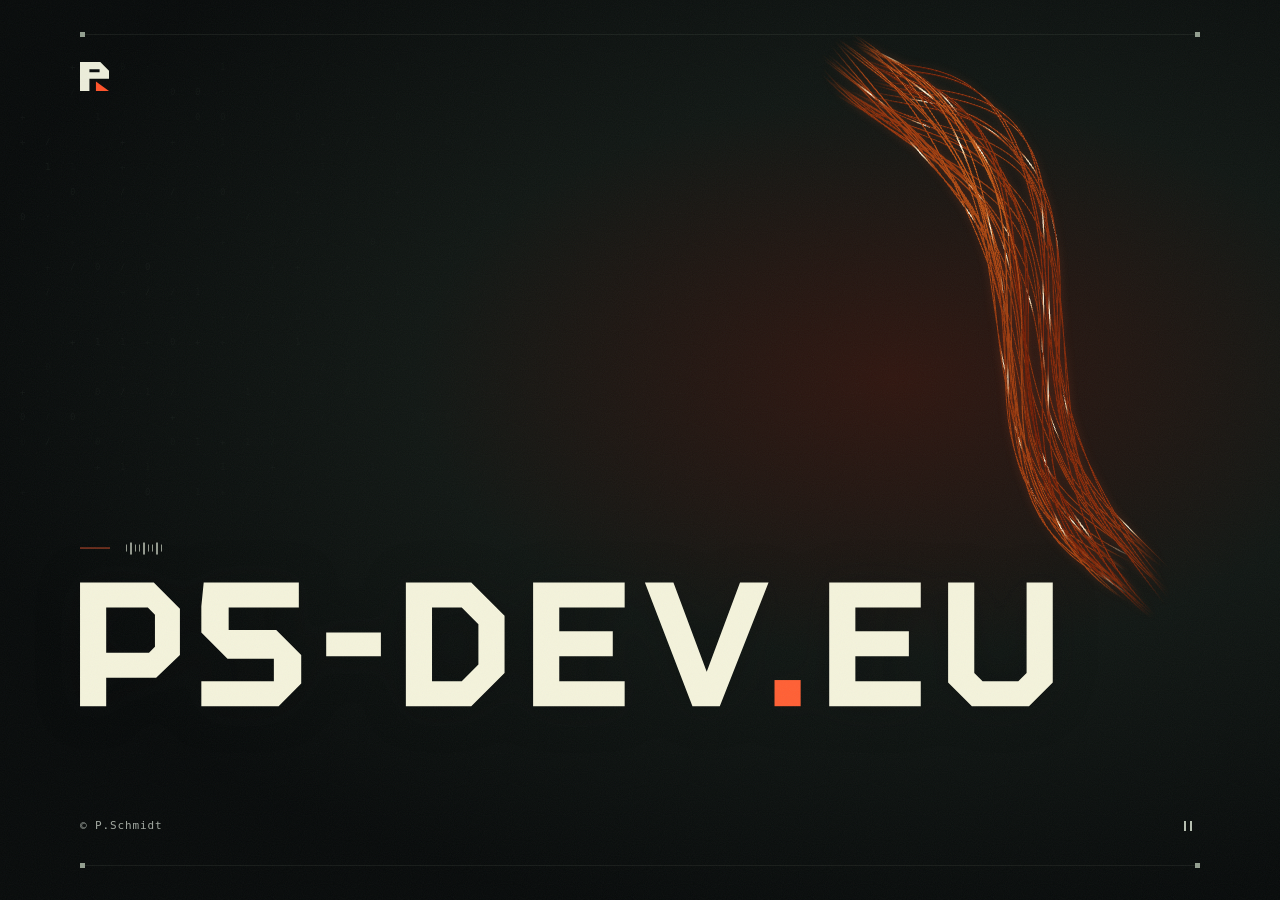
==== index.html @ 0a128eb2 "Add minimal landing page with animated data strands" ====
<!doctype html>
<html lang="de">
<head>
  <meta charset="utf-8">
  <meta name="viewport" content="width=device-width, initial-scale=1">
  <meta name="theme-color" content="#080b0b">
  <meta name="description" content="ps-dev.eu · P.Schmidt">
  <title>ps-dev.eu</title>
  <link rel="icon" href="favicon.svg" type="image/svg+xml">
  <link rel="stylesheet" href="style.css">
  <script src="matrix.js" defer></script>
</head>
<body>
  <div class="atmosphere" aria-hidden="true">
    <svg class="fallback-strings" viewBox="0 0 1440 900" preserveAspectRatio="none" fill="none"><defs><linearGradient id="string-light" x1="0" y1="0" x2="1" y2="1"><stop stop-color="#e37836" stop-opacity="0"/><stop offset=".18" stop-color="#e37836"/><stop offset=".55" stop-color="#ffd6a0"/><stop offset=".85" stop-color="#d56328"/><stop offset="1" stop-color="#d56328" stop-opacity="0"/></linearGradient></defs><g stroke="url(#string-light)" stroke-linecap="round"><path d="M977.1 63.8 L984.4 67.1 L991.9 70.5 L999.5 74.0 L1007.2 77.8 L1014.8 81.8 L1022.4 86.2 L1030.0 90.8 L1037.5 95.8 L1044.9 101.2 L1052.2 106.8 L1059.4 112.8 L1066.5 119.1 L1073.4 125.7 L1080.3 132.5 L1087.0 139.6 L1093.6 147.0 L1100.0 154.5 L1106.2 162.2 L1112.3 170.2 L1118.1 178.3 L1123.7 186.6 L1129.1 195.0 L1134.1 203.7 L1138.7 212.7 L1143.0 221.8 L1146.9 231.2 L1150.3 240.9 L1153.3 250.8 L1155.9 261.0 L1158.0 271.4 L1159.7 282.2 L1161.0 293.2 L1161.9 304.4 L1162.5 315.8 L1162.8 327.3 L1162.9 339.1 L1162.9 350.8 L1162.7 362.7 L1162.5 374.5 L1162.3 386.3 L1162.2 397.9 L1162.3 409.5 L1162.6 420.8 L1163.3 431.9 L1164.2 442.8 L1165.5 453.3 L1167.2 463.6 L1169.3 473.6 L1171.9 483.3 L1174.9 492.8 L1178.3 501.9 L1182.2 510.8 L1186.5 519.4 L1191.1 527.9 L1196.1 536.1 L1201.4 544.2 L1207.0 552.2 L1212.9 560.1 L1219.0 567.8 L1225.3 575.5 L1231.9 583.1 L1238.6 590.6 L1245.5 598.1 L1252.6 605.4" stroke-width="0.70" vector-effect="non-scaling-stroke"/><path d="M940.9 62.1 L947.9 69.7 L955.0 77.6 L962.2 85.5 L969.6 93.7 L977.1 101.9 L984.6 110.2 L992.2 118.6 L999.9 126.9 L1007.7 135.1 L1015.5 143.3 L1023.3 151.2 L1031.2 159.0 L1039.2 166.6 L1047.1 174.0 L1055.1 181.1 L1063.0 188.1 L1070.8 194.8 L1078.6 201.4 L1086.1 207.9 L1093.5 214.3 L1100.6 220.6 L1107.5 227.0 L1114.0 233.4 L1120.1 240.0 L1125.8 246.7 L1131.0 253.7 L1135.8 260.9 L1140.1 268.3 L1143.9 276.1 L1147.2 284.1 L1150.1 292.5 L1152.5 301.1 L1154.5 310.0 L1156.1 319.2 L1157.5 328.5 L1158.6 338.1 L1159.5 347.7 L1160.2 357.4 L1161.0 367.2 L1161.7 376.9 L1162.5 386.6 L1163.4 396.2 L1164.5 405.6 L1165.8 414.9 L1167.4 424.0 L1169.3 432.9 L1171.4 441.5 L1174.0 449.9 L1176.8 458.2 L1180.1 466.2 L1183.6 474.0 L1187.5 481.6 L1191.7 489.1 L1196.2 496.4 L1200.9 503.7 L1206.0 510.8 L1211.2 517.9 L1216.8 524.9 L1222.5 531.9 L1228.4 538.8 L1234.6 545.8 L1241.0 552.7 L1247.6 559.5 L1254.4 566.4" stroke-width="1.04" vector-effect="non-scaling-stroke"/><path d="M978.2 96.1 L986.1 99.7 L994.2 103.1 L1002.4 106.3 L1010.8 109.5 L1019.3 112.5 L1027.9 115.4 L1036.6 118.2 L1045.4 121.0 L1054.2 123.7 L1063.1 126.4 L1072.0 129.1 L1080.9 131.9 L1089.8 134.8 L1098.7 137.7 L1107.5 140.9 L1116.1 144.3 L1124.5 147.9 L1132.7 151.8 L1140.6 156.2 L1148.1 160.9 L1155.2 166.1 L1161.9 171.8 L1168.0 178.0 L1173.6 184.8 L1178.6 192.2 L1183.0 200.2 L1186.8 208.7 L1189.9 217.9 L1192.5 227.6 L1194.5 237.8 L1196.0 248.4 L1197.0 259.5 L1197.6 271.0 L1197.9 282.8 L1197.9 294.8 L1197.6 307.0 L1197.3 319.3 L1196.9 331.6 L1196.6 343.9 L1196.3 356.2 L1196.3 368.3 L1196.4 380.3 L1196.8 392.0 L1197.5 403.6 L1198.6 414.9 L1200.0 426.1 L1201.8 437.0 L1203.9 447.7 L1206.4 458.2 L1209.2 468.5 L1212.4 478.7 L1216.0 488.9 L1219.8 498.9 L1223.9 508.9 L1228.3 519.0 L1232.9 529.0 L1237.8 539.0 L1242.9 549.2 L1248.2 559.3 L1253.8 569.5 L1259.7 579.7 L1265.8 589.9 L1272.2 600.1 L1278.9 610.3" stroke-width="0.93" vector-effect="non-scaling-stroke"/><path d="M969.1 48.6 L975.1 53.6 L981.2 58.9 L987.5 64.4 L993.8 70.2 L1000.3 76.3 L1006.9 82.8 L1013.6 89.4 L1020.4 96.4 L1027.3 103.5 L1034.4 110.8 L1041.5 118.3 L1048.6 126.0 L1055.8 133.7 L1063.0 141.6 L1070.2 149.5 L1077.2 157.6 L1084.1 165.7 L1090.8 174.0 L1097.3 182.4 L1103.4 191.0 L1109.2 199.7 L1114.6 208.6 L1119.5 217.7 L1124.0 227.0 L1128.0 236.6 L1131.5 246.4 L1134.6 256.5 L1137.1 266.7 L1139.2 277.2 L1140.9 287.9 L1142.2 298.8 L1143.2 309.7 L1144.0 320.8 L1144.5 331.9 L1144.9 343.0 L1145.3 354.1 L1145.6 365.2 L1145.9 376.1 L1146.4 386.8 L1147.0 397.4 L1147.9 407.8 L1148.9 418.0 L1150.2 427.9 L1151.8 437.6 L1153.7 447.0 L1156.0 456.3 L1158.5 465.3 L1161.3 474.1 L1164.4 482.8 L1167.8 491.2 L1171.5 499.6 L1175.4 507.8 L1179.5 515.9 L1183.9 523.9 L1188.5 531.8 L1193.3 539.7 L1198.3 547.5 L1203.6 555.1 L1209.0 562.7 L1214.8 570.1 L1220.7 577.3 L1227.0 584.4 L1233.5 591.2 L1240.3 597.8" stroke-width="0.82" vector-effect="non-scaling-stroke"/><path d="M942.9 88.4 L950.0 96.2 L957.4 103.8 L965.0 111.3 L972.9 118.5 L981.0 125.4 L989.4 132.1 L998.0 138.4 L1006.9 144.4 L1015.9 150.1 L1025.1 155.4 L1034.5 160.4 L1043.9 165.2 L1053.4 169.7 L1062.9 174.0 L1072.4 178.2 L1081.6 182.4 L1090.7 186.5 L1099.6 190.7 L1108.1 195.0 L1116.2 199.5 L1123.9 204.2 L1131.1 209.3 L1137.8 214.7 L1143.9 220.5 L1149.5 226.7 L1154.4 233.4 L1158.8 240.5 L1162.7 248.0 L1166.0 255.9 L1168.8 264.2 L1171.2 272.8 L1173.2 281.7 L1174.9 290.9 L1176.3 300.3 L1177.5 309.9 L1178.6 319.5 L1179.6 329.3 L1180.5 339.0 L1181.5 348.7 L1182.6 358.3 L1183.8 367.9 L1185.2 377.3 L1186.7 386.6 L1188.4 395.8 L1190.3 404.9 L1192.5 413.9 L1194.8 422.8 L1197.4 431.6 L1200.1 440.3 L1203.1 449.0 L1206.3 457.6 L1209.7 466.2 L1213.2 474.8 L1217.0 483.5 L1220.9 492.1 L1225.1 500.7 L1229.5 509.4 L1234.2 518.1 L1239.1 526.7 L1244.3 535.4 L1249.9 544.0 L1255.8 552.5 L1262.1 561.0 L1268.9 569.3" stroke-width="0.71" vector-effect="non-scaling-stroke"/><path d="M971.9 72.9 L978.3 77.7 L985.0 82.5 L992.0 87.2 L999.2 91.9 L1006.6 96.5 L1014.3 101.1 L1022.2 105.7 L1030.4 110.2 L1038.7 114.7 L1047.2 119.3 L1055.7 123.9 L1064.3 128.6 L1072.9 133.4 L1081.5 138.4 L1089.8 143.6 L1098.0 149.0 L1105.8 154.8 L1113.3 160.9 L1120.4 167.4 L1127.0 174.3 L1133.0 181.7 L1138.5 189.6 L1143.5 197.9 L1147.8 206.7 L1151.6 215.9 L1154.7 225.5 L1157.4 235.6 L1159.5 246.0 L1161.2 256.7 L1162.5 267.7 L1163.5 278.8 L1164.2 290.2 L1164.7 301.6 L1165.1 313.0 L1165.5 324.4 L1165.8 335.7 L1166.2 347.0 L1166.6 358.1 L1167.3 369.1 L1168.1 379.9 L1169.0 390.5 L1170.2 400.9 L1171.7 411.2 L1173.3 421.3 L1175.2 431.2 L1177.3 441.0 L1179.6 450.7 L1182.2 460.3 L1184.9 469.9 L1187.8 479.4 L1190.9 488.9 L1194.2 498.3 L1197.6 507.8 L1201.3 517.2 L1205.1 526.6 L1209.3 535.9 L1213.6 545.2 L1218.3 554.4 L1223.2 563.4 L1228.5 572.3 L1234.2 581.0 L1240.3 589.4 L1246.8 597.6 L1253.7 605.5" stroke-width="1.05" vector-effect="non-scaling-stroke"/><path d="M946.8 52.7 L952.2 60.4 L958.0 68.2 L964.1 76.1 L970.5 84.1 L977.3 92.1 L984.5 100.1 L992.0 108.1 L999.8 116.0 L1007.8 123.7 L1016.1 131.4 L1024.5 139.0 L1033.0 146.5 L1041.5 153.9 L1049.9 161.2 L1058.3 168.6 L1066.4 175.9 L1074.2 183.3 L1081.7 190.8 L1088.8 198.4 L1095.4 206.2 L1101.6 214.1 L1107.2 222.3 L1112.4 230.6 L1117.0 239.2 L1121.1 248.0 L1124.8 256.9 L1128.0 266.1 L1130.8 275.4 L1133.3 284.9 L1135.4 294.5 L1137.3 304.1 L1138.9 313.8 L1140.4 323.4 L1141.8 333.1 L1143.2 342.7 L1144.6 352.2 L1145.9 361.6 L1147.4 370.9 L1148.9 380.1 L1150.6 389.1 L1152.4 398.1 L1154.3 406.9 L1156.3 415.6 L1158.5 424.2 L1160.8 432.7 L1163.3 441.1 L1165.9 449.5 L1168.6 457.9 L1171.4 466.2 L1174.4 474.5 L1177.5 482.8 L1180.8 491.1 L1184.2 499.3 L1187.9 507.4 L1191.7 515.5 L1195.9 523.5 L1200.3 531.3 L1205.0 539.0 L1210.0 546.5 L1215.4 553.7 L1221.3 560.7 L1227.5 567.4 L1234.3 573.9 L1241.4 580.0" stroke-width="0.94" vector-effect="non-scaling-stroke"/><path d="M960.0 103.5 L967.4 109.2 L975.1 114.4 L983.2 119.3 L991.7 123.7 L1000.5 127.8 L1009.8 131.4 L1019.3 134.7 L1029.1 137.6 L1039.1 140.3 L1049.2 142.8 L1059.5 145.1 L1069.7 147.3 L1079.9 149.6 L1089.9 151.9 L1099.7 154.4 L1109.2 157.2 L1118.3 160.3 L1127.0 163.8 L1135.1 167.7 L1142.7 172.2 L1149.7 177.2 L1156.1 182.8 L1161.9 189.0 L1167.0 195.7 L1171.5 203.0 L1175.5 210.9 L1178.9 219.2 L1181.8 227.9 L1184.3 237.1 L1186.4 246.6 L1188.2 256.4 L1189.7 266.4 L1191.0 276.6 L1192.2 286.8 L1193.3 297.2 L1194.4 307.6 L1195.5 317.9 L1196.6 328.3 L1197.8 338.6 L1199.0 348.9 L1200.3 359.1 L1201.8 369.3 L1203.3 379.5 L1204.9 389.7 L1206.6 399.9 L1208.4 410.1 L1210.2 420.3 L1212.2 430.5 L1214.3 440.9 L1216.5 451.2 L1218.8 461.7 L1221.3 472.2 L1224.0 482.7 L1227.0 493.2 L1230.2 503.7 L1233.7 514.2 L1237.5 524.7 L1241.8 535.0 L1246.5 545.2 L1251.6 555.3 L1257.3 565.3 L1263.5 575.0 L1270.3 584.5 L1277.7 593.8" stroke-width="0.83" vector-effect="non-scaling-stroke"/><path d="M971.2 61.8 L977.1 66.4 L983.5 70.8 L990.2 75.2 L997.4 79.6 L1004.9 83.9 L1012.7 88.2 L1020.8 92.7 L1029.1 97.2 L1037.6 101.8 L1046.2 106.7 L1054.8 111.8 L1063.3 117.2 L1071.7 122.9 L1079.8 129.1 L1087.5 135.6 L1094.9 142.7 L1101.8 150.2 L1108.1 158.2 L1114.0 166.8 L1119.2 175.7 L1123.9 185.2 L1128.1 195.1 L1131.7 205.3 L1134.7 215.9 L1137.4 226.7 L1139.6 237.8 L1141.4 249.1 L1143.0 260.4 L1144.3 271.8 L1145.4 283.2 L1146.4 294.6 L1147.3 305.9 L1148.2 317.1 L1149.2 328.1 L1150.1 339.0 L1151.2 349.8 L1152.3 360.4 L1153.5 370.8 L1154.8 381.1 L1156.2 391.3 L1157.8 401.3 L1159.4 411.3 L1161.1 421.2 L1162.9 431.1 L1164.7 441.0 L1166.7 450.8 L1168.7 460.7 L1170.8 470.5 L1173.1 480.3 L1175.4 490.2 L1178.0 500.0 L1180.7 509.7 L1183.6 519.4 L1186.8 529.0 L1190.4 538.4 L1194.2 547.6 L1198.5 556.5 L1203.2 565.2 L1208.4 573.5 L1214.1 581.5 L1220.3 589.1 L1227.0 596.2 L1234.2 603.0 L1241.9 609.3" stroke-width="0.72" vector-effect="non-scaling-stroke"/><path d="M932.7 78.2 L939.2 86.7 L946.3 94.9 L953.9 102.8 L962.1 110.4 L970.6 117.6 L979.6 124.5 L988.9 131.1 L998.5 137.4 L1008.2 143.5 L1018.1 149.3 L1027.9 155.0 L1037.7 160.5 L1047.3 166.0 L1056.7 171.5 L1065.8 177.1 L1074.5 182.7 L1082.8 188.5 L1090.6 194.4 L1098.0 200.6 L1104.8 207.0 L1111.2 213.6 L1117.0 220.5 L1122.4 227.6 L1127.3 234.9 L1131.8 242.5 L1135.9 250.2 L1139.6 258.1 L1143.0 266.2 L1146.2 274.4 L1149.1 282.6 L1151.8 291.0 L1154.4 299.4 L1156.8 307.8 L1159.1 316.2 L1161.4 324.7 L1163.6 333.1 L1165.7 341.6 L1167.8 350.1 L1169.9 358.6 L1171.9 367.1 L1173.9 375.7 L1175.8 384.4 L1177.7 393.1 L1179.6 401.8 L1181.5 410.7 L1183.4 419.6 L1185.3 428.6 L1187.2 437.6 L1189.3 446.7 L1191.4 455.8 L1193.7 464.9 L1196.2 473.9 L1198.9 482.9 L1201.9 491.7 L1205.3 500.4 L1209.1 508.9 L1213.3 517.2 L1217.9 525.3 L1223.0 533.1 L1228.7 540.6 L1234.9 547.8 L1241.6 554.8 L1248.9 561.4 L1256.6 567.9" stroke-width="1.06" vector-effect="non-scaling-stroke"/><path d="M979.2 95.7 L986.8 98.8 L994.8 101.4 L1003.3 103.6 L1012.2 105.4 L1021.4 107.0 L1031.0 108.3 L1040.9 109.5 L1050.9 110.5 L1061.1 111.6 L1071.2 112.8 L1081.2 114.3 L1091.1 116.0 L1100.6 118.1 L1109.9 120.8 L1118.6 124.0 L1126.9 127.8 L1134.6 132.3 L1141.7 137.5 L1148.2 143.4 L1154.1 150.1 L1159.3 157.5 L1163.9 165.5 L1167.9 174.2 L1171.4 183.4 L1174.3 193.1 L1176.9 203.3 L1179.0 213.8 L1180.9 224.6 L1182.5 235.7 L1183.9 246.9 L1185.1 258.2 L1186.2 269.6 L1187.3 281.1 L1188.3 292.5 L1189.2 303.9 L1190.2 315.4 L1191.1 326.8 L1192.1 338.1 L1193.0 349.5 L1194.0 361.0 L1194.9 372.4 L1195.8 383.9 L1196.7 395.4 L1197.6 407.1 L1198.6 418.7 L1199.6 430.5 L1200.6 442.3 L1201.7 454.2 L1203.0 466.1 L1204.4 477.9 L1206.1 489.8 L1208.1 501.5 L1210.4 513.2 L1213.1 524.7 L1216.2 536.0 L1219.8 547.1 L1224.0 558.0 L1228.7 568.5 L1234.0 578.7 L1239.9 588.6 L1246.4 598.1 L1253.6 607.2 L1261.2 616.0 L1269.4 624.5" stroke-width="0.95" vector-effect="non-scaling-stroke"/><path d="M954.2 53.8 L960.3 59.4 L966.9 64.9 L974.0 70.4 L981.5 75.9 L989.4 81.5 L997.6 87.2 L1006.0 93.1 L1014.6 99.2 L1023.2 105.5 L1031.7 112.2 L1040.1 119.1 L1048.2 126.4 L1056.0 134.1 L1063.5 142.1 L1070.6 150.5 L1077.2 159.2 L1083.4 168.3 L1089.1 177.6 L1094.4 187.2 L1099.2 197.0 L1103.6 207.0 L1107.7 217.1 L1111.4 227.3 L1114.7 237.5 L1117.9 247.7 L1120.8 257.9 L1123.5 268.0 L1126.1 278.0 L1128.6 287.9 L1131.0 297.7 L1133.3 307.4 L1135.5 316.9 L1137.7 326.4 L1139.9 335.8 L1141.9 345.1 L1144.0 354.4 L1145.9 363.6 L1147.8 372.9 L1149.6 382.1 L1151.3 391.5 L1153.0 400.8 L1154.5 410.3 L1156.1 419.8 L1157.5 429.4 L1159.0 439.0 L1160.5 448.6 L1162.0 458.3 L1163.7 468.0 L1165.5 477.6 L1167.5 487.1 L1169.7 496.5 L1172.3 505.7 L1175.2 514.7 L1178.6 523.5 L1182.3 531.9 L1186.6 540.0 L1191.4 547.7 L1196.7 555.0 L1202.6 561.9 L1209.0 568.4 L1215.9 574.6 L1223.3 580.3 L1231.2 585.7 L1239.5 590.7" stroke-width="0.84" vector-effect="non-scaling-stroke"/><path d="M942.6 101.9 L950.7 108.2 L959.4 114.0 L968.5 119.3 L978.0 124.2 L987.9 128.8 L998.0 133.0 L1008.3 136.9 L1018.7 140.7 L1029.1 144.3 L1039.4 147.8 L1049.6 151.4 L1059.5 154.9 L1069.2 158.6 L1078.5 162.5 L1087.4 166.5 L1095.9 170.9 L1104.0 175.4 L1111.6 180.3 L1118.8 185.5 L1125.5 191.0 L1131.8 196.8 L1137.7 202.9 L1143.2 209.2 L1148.4 215.8 L1153.2 222.7 L1157.6 229.8 L1161.8 237.1 L1165.8 244.6 L1169.5 252.2 L1172.9 260.1 L1176.2 268.1 L1179.2 276.2 L1182.0 284.5 L1184.6 292.9 L1187.1 301.6 L1189.3 310.3 L1191.3 319.3 L1193.2 328.4 L1194.8 337.8 L1196.3 347.3 L1197.6 357.0 L1198.8 366.9 L1199.8 376.9 L1200.8 387.1 L1201.7 397.4 L1202.6 407.8 L1203.6 418.3 L1204.7 428.8 L1206.0 439.2 L1207.5 449.6 L1209.2 459.9 L1211.4 470.0 L1213.9 480.0 L1216.9 489.7 L1220.4 499.2 L1224.4 508.5 L1228.9 517.5 L1234.1 526.2 L1239.8 534.6 L1246.1 542.9 L1252.9 550.9 L1260.2 558.7 L1268.1 566.3 L1276.3 573.9" stroke-width="0.73" vector-effect="non-scaling-stroke"/><path d="M969.9 73.7 L977.3 77.0 L985.3 80.2 L993.6 83.2 L1002.2 86.1 L1011.1 89.0 L1020.2 92.0 L1029.4 95.1 L1038.5 98.5 L1047.6 102.2 L1056.4 106.3 L1065.0 110.8 L1073.3 115.8 L1081.2 121.4 L1088.7 127.4 L1095.7 134.1 L1102.2 141.2 L1108.2 148.9 L1113.8 157.0 L1118.9 165.6 L1123.7 174.5 L1128.0 183.8 L1131.9 193.4 L1135.6 203.2 L1139.0 213.1 L1142.1 223.2 L1145.1 233.3 L1147.8 243.5 L1150.4 253.7 L1152.9 264.0 L1155.2 274.2 L1157.4 284.4 L1159.4 294.7 L1161.3 304.9 L1163.1 315.2 L1164.7 325.6 L1166.1 336.0 L1167.4 346.5 L1168.6 357.1 L1169.6 367.8 L1170.5 378.6 L1171.2 389.5 L1171.9 400.6 L1172.5 411.7 L1173.1 422.8 L1173.7 434.0 L1174.4 445.2 L1175.2 456.3 L1176.3 467.4 L1177.6 478.3 L1179.2 489.1 L1181.2 499.6 L1183.7 509.9 L1186.6 519.9 L1190.0 529.5 L1194.0 538.8 L1198.5 547.7 L1203.7 556.3 L1209.3 564.4 L1215.6 572.2 L1222.4 579.6 L1229.6 586.7 L1237.3 593.5 L1245.4 600.0 L1253.8 606.3" stroke-width="1.07" vector-effect="non-scaling-stroke"/><path d="M936.4 63.3 L943.6 70.2 L951.4 77.1 L959.5 83.9 L968.0 90.7 L976.7 97.5 L985.6 104.4 L994.5 111.5 L1003.4 118.6 L1012.3 125.9 L1020.9 133.3 L1029.4 140.9 L1037.6 148.6 L1045.5 156.5 L1053.0 164.4 L1060.3 172.5 L1067.3 180.6 L1073.9 188.8 L1080.2 197.0 L1086.2 205.2 L1092.0 213.3 L1097.5 221.5 L1102.8 229.6 L1107.9 237.6 L1112.7 245.5 L1117.4 253.4 L1121.9 261.3 L1126.3 269.1 L1130.4 276.9 L1134.3 284.6 L1138.0 292.5 L1141.6 300.3 L1144.8 308.2 L1147.9 316.3 L1150.7 324.4 L1153.2 332.8 L1155.5 341.2 L1157.5 349.9 L1159.3 358.7 L1160.9 367.7 L1162.3 376.9 L1163.5 386.2 L1164.5 395.7 L1165.5 405.3 L1166.5 414.9 L1167.5 424.6 L1168.5 434.2 L1169.8 443.8 L1171.2 453.3 L1172.9 462.6 L1174.9 471.7 L1177.3 480.6 L1180.1 489.2 L1183.4 497.5 L1187.2 505.5 L1191.4 513.1 L1196.2 520.4 L1201.6 527.4 L1207.4 534.1 L1213.7 540.4 L1220.5 546.5 L1227.7 552.3 L1235.2 558.0 L1243.1 563.5 L1251.3 568.8" stroke-width="0.96" vector-effect="non-scaling-stroke"/><path d="M967.6 103.6 L976.4 106.9 L985.5 109.9 L995.0 112.5 L1004.8 114.9 L1014.7 117.1 L1024.7 119.1 L1034.7 121.1 L1044.6 123.2 L1054.5 125.3 L1064.2 127.6 L1073.6 130.1 L1082.8 132.9 L1091.7 135.9 L1100.2 139.3 L1108.4 143.1 L1116.3 147.2 L1123.7 151.7 L1130.8 156.6 L1137.6 161.9 L1143.9 167.6 L1150.0 173.6 L1155.7 180.0 L1161.1 186.7 L1166.1 193.8 L1170.9 201.2 L1175.3 208.8 L1179.5 216.8 L1183.3 225.1 L1186.8 233.6 L1190.0 242.5 L1192.9 251.6 L1195.4 261.0 L1197.6 270.8 L1199.5 280.8 L1201.1 291.1 L1202.3 301.7 L1203.3 312.6 L1203.9 323.7 L1204.4 335.1 L1204.6 346.7 L1204.7 358.4 L1204.7 370.3 L1204.6 382.3 L1204.6 394.4 L1204.7 406.4 L1204.9 418.4 L1205.4 430.3 L1206.2 442.1 L1207.3 453.7 L1208.8 465.1 L1210.8 476.2 L1213.3 487.1 L1216.3 497.7 L1219.9 508.0 L1224.1 518.1 L1228.8 527.8 L1234.1 537.3 L1239.9 546.6 L1246.2 555.7 L1253.0 564.7 L1260.2 573.5 L1267.8 582.3 L1275.7 591.1 L1283.9 599.9" stroke-width="0.85" vector-effect="non-scaling-stroke"/><path d="M968.0 55.6 L975.3 59.0 L983.0 62.5 L990.9 66.1 L999.0 70.0 L1007.1 74.2 L1015.2 78.8 L1023.2 83.8 L1031.1 89.3 L1038.7 95.3 L1046.2 101.9 L1053.3 108.9 L1060.1 116.5 L1066.7 124.5 L1072.9 132.9 L1078.8 141.8 L1084.4 150.9 L1089.8 160.3 L1094.9 169.8 L1099.8 179.6 L1104.5 189.4 L1109.0 199.2 L1113.3 209.1 L1117.5 218.9 L1121.5 228.7 L1125.3 238.5 L1128.9 248.2 L1132.4 257.9 L1135.7 267.6 L1138.7 277.4 L1141.5 287.1 L1144.0 297.0 L1146.3 306.9 L1148.3 316.9 L1150.0 327.1 L1151.4 337.4 L1152.5 347.9 L1153.5 358.5 L1154.2 369.2 L1154.7 380.0 L1155.1 391.0 L1155.4 402.0 L1155.7 413.0 L1156.1 424.0 L1156.5 434.9 L1157.1 445.7 L1158.0 456.4 L1159.1 466.8 L1160.6 477.1 L1162.4 487.0 L1164.8 496.7 L1167.6 506.0 L1170.9 514.9 L1174.7 523.5 L1179.0 531.8 L1183.8 539.6 L1189.2 547.2 L1195.0 554.4 L1201.3 561.2 L1208.0 567.9 L1215.0 574.2 L1222.4 580.4 L1230.0 586.4 L1237.8 592.2 L1245.8 597.9" stroke-width="0.74" vector-effect="non-scaling-stroke"/><path d="M937.6 85.3 L946.0 92.1 L954.6 98.8 L963.6 105.3 L972.6 111.7 L981.8 118.1 L991.0 124.4 L1000.1 130.6 L1009.2 136.8 L1018.2 143.0 L1027.1 149.1 L1035.8 155.2 L1044.3 161.3 L1052.6 167.3 L1060.8 173.3 L1068.8 179.2 L1076.6 185.1 L1084.3 190.9 L1091.7 196.7 L1099.0 202.4 L1106.1 208.1 L1112.9 213.9 L1119.6 219.6 L1126.0 225.4 L1132.2 231.3 L1138.0 237.3 L1143.6 243.5 L1148.8 249.9 L1153.7 256.4 L1158.2 263.3 L1162.3 270.3 L1166.0 277.7 L1169.3 285.5 L1172.1 293.5 L1174.6 301.8 L1176.6 310.5 L1178.3 319.5 L1179.7 328.7 L1180.8 338.3 L1181.7 348.0 L1182.3 357.9 L1182.9 367.9 L1183.4 378.0 L1183.9 388.2 L1184.5 398.3 L1185.3 408.3 L1186.2 418.2 L1187.5 428.0 L1189.1 437.6 L1191.0 446.9 L1193.3 456.0 L1196.1 464.8 L1199.4 473.3 L1203.1 481.6 L1207.2 489.7 L1211.9 497.5 L1216.9 505.0 L1222.4 512.4 L1228.3 519.7 L1234.6 526.8 L1241.2 533.9 L1248.0 540.9 L1255.2 548.0 L1262.5 555.1 L1270.1 562.3" stroke-width="1.07" vector-effect="non-scaling-stroke"/><path d="M989.3 82.5 L997.6 84.0 L1006.2 85.4 L1014.9 86.7 L1023.7 88.0 L1032.6 89.4 L1041.4 91.0 L1050.2 92.8 L1058.8 94.9 L1067.3 97.3 L1075.6 100.1 L1083.7 103.3 L1091.6 107.0 L1099.2 111.1 L1106.5 115.7 L1113.6 120.8 L1120.4 126.3 L1126.9 132.4 L1133.1 138.9 L1139.1 145.8 L1144.7 153.2 L1150.1 160.9 L1155.1 169.1 L1159.8 177.7 L1164.2 186.6 L1168.2 195.9 L1171.8 205.6 L1175.0 215.7 L1177.8 226.0 L1180.2 236.8 L1182.1 247.8 L1183.7 259.2 L1184.8 271.0 L1185.5 283.0 L1185.9 295.2 L1186.0 307.8 L1185.8 320.5 L1185.3 333.4 L1184.7 346.4 L1184.0 359.5 L1183.3 372.6 L1182.5 385.8 L1181.9 398.8 L1181.5 411.7 L1181.3 424.4 L1181.5 437.0 L1182.0 449.2 L1182.9 461.2 L1184.2 472.9 L1186.1 484.3 L1188.5 495.4 L1191.3 506.1 L1194.7 516.5 L1198.7 526.7 L1203.1 536.5 L1208.0 546.1 L1213.3 555.5 L1219.0 564.8 L1225.1 573.8 L1231.5 582.8 L1238.2 591.6 L1245.1 600.3 L1252.3 609.0 L1259.6 617.6 L1267.0 626.2" stroke-width="0.96" vector-effect="non-scaling-stroke"/><path d="M953.3 48.5 L960.1 54.3 L967.1 60.3 L974.3 66.7 L981.4 73.5 L988.6 80.6 L995.8 88.1 L1003.0 96.0 L1010.1 104.1 L1017.1 112.6 L1024.0 121.3 L1030.9 130.1 L1037.7 139.0 L1044.5 148.1 L1051.1 157.1 L1057.8 166.0 L1064.3 174.9 L1070.8 183.7 L1077.2 192.3 L1083.5 200.8 L1089.7 209.2 L1095.7 217.5 L1101.5 225.7 L1107.1 233.8 L1112.4 241.9 L1117.5 250.1 L1122.2 258.3 L1126.5 266.6 L1130.5 275.0 L1134.0 283.6 L1137.2 292.4 L1139.9 301.4 L1142.3 310.6 L1144.2 320.0 L1145.8 329.7 L1147.1 339.5 L1148.2 349.4 L1148.9 359.5 L1149.6 369.7 L1150.1 380.0 L1150.6 390.2 L1151.1 400.4 L1151.7 410.5 L1152.5 420.5 L1153.4 430.4 L1154.7 440.0 L1156.2 449.4 L1158.1 458.6 L1160.4 467.4 L1163.1 476.0 L1166.2 484.3 L1169.7 492.3 L1173.6 500.1 L1177.9 507.5 L1182.6 514.8 L1187.7 521.8 L1193.1 528.6 L1198.8 535.3 L1204.8 541.8 L1211.1 548.2 L1217.6 554.5 L1224.3 560.7 L1231.1 566.8 L1238.2 572.9 L1245.4 578.9" stroke-width="0.85" vector-effect="non-scaling-stroke"/><path d="M957.9 99.4 L966.3 104.7 L974.8 109.7 L983.5 114.6 L992.3 119.4 L1001.1 124.0 L1010.0 128.5 L1019.0 132.8 L1027.9 137.0 L1036.9 141.2 L1045.9 145.2 L1054.8 149.1 L1063.7 153.0 L1072.6 156.8 L1081.4 160.5 L1090.1 164.3 L1098.7 168.1 L1107.2 171.9 L1115.5 175.9 L1123.6 179.9 L1131.5 184.2 L1139.0 188.7 L1146.3 193.5 L1153.1 198.6 L1159.5 204.1 L1165.4 209.9 L1170.9 216.2 L1175.8 223.0 L1180.1 230.3 L1184.0 238.0 L1187.2 246.2 L1190.0 254.9 L1192.2 264.0 L1194.0 273.6 L1195.3 283.5 L1196.3 293.8 L1196.9 304.4 L1197.3 315.2 L1197.5 326.2 L1197.6 337.2 L1197.7 348.4 L1197.9 359.5 L1198.1 370.6 L1198.5 381.6 L1199.1 392.4 L1200.1 403.1 L1201.3 413.5 L1202.9 423.8 L1204.8 433.8 L1207.2 443.7 L1209.9 453.3 L1213.1 462.7 L1216.6 472.0 L1220.5 481.1 L1224.7 490.1 L1229.3 499.1 L1234.2 508.0 L1239.4 516.9 L1244.8 525.8 L1250.6 534.8 L1256.5 543.8 L1262.7 553.0 L1269.2 562.2 L1275.8 571.5 L1282.7 581.0" stroke-width="0.74" vector-effect="non-scaling-stroke"/><path d="M977.5 60.8 L984.5 64.4 L991.5 68.2 L998.7 72.1 L1005.9 76.3 L1013.1 80.8 L1020.4 85.5 L1027.6 90.5 L1034.9 95.8 L1042.1 101.4 L1049.4 107.2 L1056.6 113.4 L1063.7 119.7 L1070.9 126.3 L1077.9 133.1 L1084.9 140.1 L1091.7 147.4 L1098.4 154.8 L1105.0 162.4 L1111.3 170.3 L1117.3 178.3 L1123.1 186.6 L1128.4 195.2 L1133.4 203.9 L1138.0 213.0 L1142.1 222.4 L1145.8 232.0 L1149.0 242.0 L1151.7 252.2 L1153.9 262.8 L1155.7 273.6 L1157.0 284.7 L1158.0 296.0 L1158.6 307.5 L1158.9 319.1 L1159.1 330.9 L1159.0 342.7 L1158.9 354.5 L1158.7 366.3 L1158.6 378.0 L1158.6 389.6 L1158.7 401.0 L1159.1 412.2 L1159.8 423.2 L1160.7 433.9 L1162.1 444.4 L1163.7 454.6 L1165.8 464.5 L1168.2 474.2 L1171.1 483.6 L1174.3 492.7 L1177.9 501.7 L1181.8 510.4 L1186.0 519.0 L1190.6 527.5 L1195.4 535.8 L1200.5 544.0 L1205.9 552.1 L1211.5 560.2 L1217.3 568.2 L1223.3 576.0 L1229.5 583.8 L1235.9 591.5 L1242.5 599.0 L1249.4 606.4" stroke-width="1.08" vector-effect="non-scaling-stroke"/><path d="M940.0 65.7 L946.7 73.8 L953.6 82.0 L960.6 90.3 L967.9 98.7 L975.3 107.1 L982.8 115.4 L990.5 123.6 L998.4 131.7 L1006.4 139.6 L1014.5 147.3 L1022.8 154.8 L1031.2 162.0 L1039.6 169.0 L1048.0 175.7 L1056.5 182.2 L1064.9 188.4 L1073.2 194.5 L1081.3 200.6 L1089.2 206.5 L1096.9 212.4 L1104.2 218.4 L1111.2 224.5 L1117.7 230.8 L1123.8 237.2 L1129.4 243.9 L1134.5 250.9 L1139.1 258.2 L1143.1 265.8 L1146.7 273.7 L1149.7 281.9 L1152.3 290.4 L1154.5 299.2 L1156.4 308.2 L1157.9 317.5 L1159.1 326.9 L1160.2 336.4 L1161.1 346.0 L1162.0 355.6 L1162.9 365.2 L1163.8 374.8 L1164.8 384.2 L1166.0 393.6 L1167.4 402.7 L1169.0 411.7 L1170.8 420.6 L1173.0 429.2 L1175.4 437.7 L1178.1 446.0 L1181.0 454.1 L1184.3 462.1 L1187.8 469.9 L1191.6 477.7 L1195.6 485.3 L1199.9 492.9 L1204.4 500.5 L1209.1 507.9 L1214.1 515.4 L1219.2 522.8 L1224.6 530.2 L1230.3 537.5 L1236.1 544.9 L1242.3 552.1 L1248.7 559.3 L1255.4 566.4" stroke-width="0.97" vector-effect="non-scaling-stroke"/><path d="M980.9 94.4 L988.5 97.9 L996.2 101.3 L1004.2 104.5 L1012.3 107.5 L1020.6 110.4 L1029.1 113.1 L1037.8 115.7 L1046.5 118.2 L1055.5 120.7 L1064.5 123.1 L1073.6 125.5 L1082.8 128.0 L1091.9 130.6 L1101.0 133.3 L1110.0 136.3 L1118.8 139.5 L1127.3 143.1 L1135.6 147.0 L1143.5 151.5 L1150.9 156.4 L1157.8 161.9 L1164.2 168.0 L1170.0 174.7 L1175.2 182.0 L1179.7 190.0 L1183.6 198.6 L1186.8 207.9 L1189.4 217.7 L1191.5 228.0 L1193.0 238.9 L1194.0 250.2 L1194.6 261.8 L1194.9 273.7 L1194.9 285.9 L1194.7 298.2 L1194.4 310.6 L1194.1 323.0 L1193.8 335.3 L1193.6 347.6 L1193.6 359.8 L1193.8 371.8 L1194.2 383.6 L1195.0 395.2 L1196.0 406.5 L1197.3 417.7 L1198.9 428.7 L1200.9 439.6 L1203.2 450.2 L1205.7 460.8 L1208.6 471.3 L1211.7 481.7 L1215.0 492.0 L1218.6 502.4 L1222.5 512.7 L1226.5 523.1 L1230.8 533.5 L1235.4 544.0 L1240.1 554.5 L1245.2 565.0 L1250.5 575.4 L1256.1 585.9 L1262.0 596.2 L1268.4 606.5 L1275.0 616.6" stroke-width="0.86" vector-effect="non-scaling-stroke"/><path d="M965.6 48.3 L971.3 53.9 L977.1 59.7 L983.1 65.7 L989.3 71.9 L995.7 78.4 L1002.3 85.1 L1009.1 92.0 L1016.2 99.0 L1023.4 106.2 L1030.7 113.4 L1038.2 120.8 L1045.8 128.3 L1053.4 135.9 L1060.9 143.6 L1068.4 151.4 L1075.8 159.3 L1082.9 167.3 L1089.8 175.5 L1096.3 183.9 L1102.5 192.5 L1108.2 201.3 L1113.5 210.3 L1118.3 219.5 L1122.5 229.0 L1126.3 238.8 L1129.5 248.8 L1132.3 259.0 L1134.6 269.4 L1136.6 280.0 L1138.1 290.7 L1139.3 301.5 L1140.3 312.4 L1141.1 323.4 L1141.8 334.3 L1142.4 345.2 L1143.0 355.9 L1143.6 366.6 L1144.3 377.1 L1145.1 387.4 L1146.1 397.5 L1147.3 407.5 L1148.8 417.2 L1150.4 426.7 L1152.3 436.0 L1154.5 445.2 L1156.9 454.1 L1159.5 463.0 L1162.3 471.7 L1165.4 480.2 L1168.7 488.7 L1172.2 497.1 L1175.8 505.5 L1179.7 513.7 L1183.8 521.9 L1188.1 530.0 L1192.5 538.1 L1197.3 546.0 L1202.2 553.8 L1207.5 561.5 L1213.0 569.0 L1218.9 576.2 L1225.1 583.2 L1231.6 589.9 L1238.5 596.3" stroke-width="0.75" vector-effect="non-scaling-stroke"/><path d="M943.8 92.7 L950.8 100.4 L958.2 107.8 L965.9 115.0 L973.9 121.8 L982.2 128.3 L990.9 134.4 L999.8 140.1 L1009.0 145.4 L1018.5 150.4 L1028.1 155.1 L1037.9 159.4 L1047.7 163.5 L1057.6 167.4 L1067.4 171.2 L1077.1 175.0 L1086.6 178.7 L1095.8 182.5 L1104.6 186.5 L1113.1 190.7 L1121.1 195.1 L1128.6 200.0 L1135.6 205.1 L1142.0 210.7 L1147.8 216.8 L1153.1 223.3 L1157.7 230.2 L1161.8 237.5 L1165.4 245.3 L1168.5 253.5 L1171.1 262.0 L1173.4 270.8 L1175.3 279.8 L1177.0 289.1 L1178.5 298.5 L1179.8 308.0 L1181.0 317.5 L1182.2 327.1 L1183.4 336.7 L1184.7 346.3 L1186.0 355.8 L1187.4 365.2 L1189.0 374.5 L1190.7 383.8 L1192.5 392.9 L1194.5 402.1 L1196.7 411.1 L1199.0 420.2 L1201.4 429.2 L1204.0 438.2 L1206.7 447.2 L1209.6 456.2 L1212.7 465.3 L1215.9 474.3 L1219.3 483.4 L1222.9 492.6 L1226.8 501.7 L1230.9 510.8 L1235.3 519.8 L1240.1 528.9 L1245.2 537.8 L1250.7 546.6 L1256.7 555.3 L1263.2 563.9 L1270.1 572.4" stroke-width="1.09" vector-effect="non-scaling-stroke"/><path d="M972.3 73.0 L978.6 77.6 L985.2 82.2 L992.2 86.7 L999.5 91.1 L1007.1 95.4 L1015.0 99.6 L1023.2 103.7 L1031.6 107.9 L1040.3 112.0 L1049.0 116.2 L1057.9 120.4 L1066.7 124.9 L1075.5 129.5 L1084.1 134.4 L1092.5 139.5 L1100.6 145.1 L1108.3 151.0 L1115.6 157.4 L1122.3 164.3 L1128.5 171.7 L1134.2 179.6 L1139.2 187.9 L1143.7 196.8 L1147.5 206.1 L1150.8 215.9 L1153.5 226.1 L1155.8 236.6 L1157.6 247.4 L1159.1 258.5 L1160.2 269.7 L1161.1 281.0 L1161.8 292.4 L1162.4 303.8 L1162.9 315.2 L1163.5 326.5 L1164.1 337.7 L1164.7 348.7 L1165.5 359.6 L1166.4 370.4 L1167.5 381.0 L1168.7 391.4 L1170.1 401.7 L1171.7 411.9 L1173.4 422.0 L1175.3 432.0 L1177.4 441.9 L1179.6 451.7 L1181.9 461.6 L1184.4 471.4 L1187.0 481.2 L1189.8 491.1 L1192.7 500.9 L1195.8 510.7 L1199.2 520.4 L1202.8 530.1 L1206.6 539.7 L1210.8 549.1 L1215.4 558.4 L1220.3 567.5 L1225.6 576.4 L1231.4 585.0 L1237.7 593.2 L1244.4 601.1 L1251.6 608.7" stroke-width="0.98" vector-effect="non-scaling-stroke"/><path d="M942.4 56.6 L947.9 64.5 L953.8 72.5 L960.2 80.5 L967.0 88.5 L974.3 96.4 L981.9 104.1 L989.9 111.8 L998.2 119.3 L1006.8 126.8 L1015.6 134.1 L1024.4 141.3 L1033.3 148.5 L1042.1 155.6 L1050.8 162.7 L1059.2 169.8 L1067.4 177.0 L1075.2 184.3 L1082.6 191.8 L1089.5 199.3 L1096.0 207.1 L1102.0 215.1 L1107.4 223.3 L1112.4 231.7 L1116.9 240.2 L1120.9 249.0 L1124.5 257.9 L1127.6 267.0 L1130.5 276.2 L1133.0 285.4 L1135.3 294.7 L1137.4 304.1 L1139.3 313.4 L1141.1 322.7 L1142.9 331.9 L1144.6 341.1 L1146.3 350.2 L1148.1 359.2 L1149.9 368.1 L1151.7 377.0 L1153.6 385.7 L1155.6 394.4 L1157.6 403.1 L1159.7 411.6 L1161.9 420.2 L1164.1 428.8 L1166.4 437.3 L1168.8 445.8 L1171.3 454.4 L1173.8 463.0 L1176.5 471.5 L1179.3 480.1 L1182.2 488.6 L1185.4 497.1 L1188.7 505.4 L1192.4 513.7 L1196.3 521.8 L1200.6 529.7 L1205.3 537.4 L1210.3 544.9 L1215.9 552.0 L1221.9 558.9 L1228.4 565.5 L1235.3 571.7 L1242.8 577.6" stroke-width="0.87" vector-effect="non-scaling-stroke"/><path d="M962.0 104.8 L969.5 109.9 L977.4 114.7 L985.8 118.9 L994.5 122.7 L1003.7 126.1 L1013.3 129.2 L1023.1 131.8 L1033.2 134.2 L1043.5 136.3 L1053.8 138.3 L1064.2 140.3 L1074.6 142.2 L1084.8 144.3 L1094.8 146.5 L1104.4 149.1 L1113.7 151.9 L1122.5 155.2 L1130.8 159.0 L1138.6 163.3 L1145.8 168.2 L1152.4 173.6 L1158.3 179.7 L1163.7 186.3 L1168.4 193.4 L1172.6 201.1 L1176.3 209.3 L1179.5 218.0 L1182.3 227.0 L1184.7 236.4 L1186.8 246.0 L1188.6 255.8 L1190.3 265.9 L1191.8 276.0 L1193.1 286.3 L1194.5 296.5 L1195.8 306.9 L1197.0 317.2 L1198.3 327.5 L1199.6 337.9 L1200.9 348.2 L1202.3 358.6 L1203.7 369.0 L1205.1 379.4 L1206.5 389.8 L1208.0 400.4 L1209.5 411.0 L1211.1 421.6 L1212.7 432.4 L1214.4 443.2 L1216.3 454.1 L1218.2 465.0 L1220.4 475.9 L1222.9 486.8 L1225.6 497.7 L1228.6 508.5 L1232.1 519.3 L1235.9 529.9 L1240.3 540.3 L1245.1 550.6 L1250.5 560.6 L1256.5 570.4 L1263.1 580.0 L1270.2 589.3 L1277.9 598.4" stroke-width="0.76" vector-effect="non-scaling-stroke"/><path d="M968.6 60.9 L974.7 65.3 L981.2 69.7 L988.2 73.9 L995.6 78.1 L1003.4 82.3 L1011.5 86.6 L1019.9 90.9 L1028.4 95.4 L1037.1 100.1 L1045.8 105.0 L1054.4 110.3 L1062.8 116.0 L1071.0 122.1 L1078.9 128.7 L1086.3 135.8 L1093.3 143.3 L1099.8 151.4 L1105.8 159.9 L1111.2 169.0 L1116.1 178.5 L1120.4 188.4 L1124.2 198.6 L1127.5 209.2 L1130.4 220.0 L1133.0 230.9 L1135.2 242.0 L1137.1 253.2 L1138.8 264.4 L1140.3 275.6 L1141.8 286.7 L1143.1 297.7 L1144.5 308.6 L1145.8 319.4 L1147.1 330.0 L1148.4 340.5 L1149.8 350.9 L1151.2 361.1 L1152.7 371.2 L1154.2 381.3 L1155.7 391.3 L1157.3 401.3 L1158.8 411.2 L1160.4 421.2 L1162.0 431.2 L1163.7 441.1 L1165.4 451.2 L1167.1 461.2 L1168.9 471.3 L1170.9 481.3 L1172.9 491.3 L1175.2 501.3 L1177.8 511.1 L1180.6 520.8 L1183.7 530.3 L1187.3 539.6 L1191.2 548.6 L1195.6 557.3 L1200.6 565.6 L1206.0 573.6 L1212.0 581.1 L1218.6 588.3 L1225.6 595.0 L1233.2 601.2 L1241.3 607.1" stroke-width="1.10" vector-effect="non-scaling-stroke"/><path d="M931.9 83.1 L938.9 91.2 L946.6 98.9 L954.7 106.3 L963.3 113.3 L972.4 120.0 L981.8 126.4 L991.5 132.5 L1001.4 138.3 L1011.4 143.9 L1021.4 149.4 L1031.4 154.8 L1041.1 160.1 L1050.7 165.4 L1059.9 170.8 L1068.8 176.3 L1077.3 181.9 L1085.4 187.6 L1093.0 193.6 L1100.1 199.8 L1106.8 206.1 L1113.0 212.7 L1118.7 219.6 L1124.1 226.6 L1129.0 233.8 L1133.5 241.2 L1137.7 248.7 L1141.7 256.4 L1145.3 264.2 L1148.7 272.0 L1152.0 280.0 L1155.0 288.0 L1157.9 296.1 L1160.6 304.2 L1163.3 312.4 L1165.8 320.6 L1168.1 328.9 L1170.4 337.2 L1172.6 345.7 L1174.6 354.2 L1176.6 362.8 L1178.4 371.6 L1180.2 380.4 L1181.9 389.4 L1183.5 398.5 L1185.0 407.7 L1186.6 417.0 L1188.1 426.3 L1189.8 435.7 L1191.5 445.1 L1193.3 454.5 L1195.4 463.9 L1197.8 473.1 L1200.4 482.2 L1203.4 491.2 L1206.8 499.9 L1210.7 508.5 L1215.0 516.7 L1219.9 524.7 L1225.3 532.4 L1231.3 539.7 L1237.8 546.9 L1244.8 553.7 L1252.3 560.3 L1260.3 566.7" stroke-width="0.99" vector-effect="non-scaling-stroke"/><path d="M981.1 93.0 L988.9 95.5 L997.2 97.6 L1005.9 99.3 L1015.0 100.7 L1024.5 101.8 L1034.2 102.8 L1044.2 103.7 L1054.2 104.7 L1064.2 105.7 L1074.2 107.0 L1084.0 108.7 L1093.5 110.7 L1102.7 113.2 L1111.4 116.4 L1119.7 120.1 L1127.4 124.6 L1134.6 129.7 L1141.1 135.6 L1147.1 142.2 L1152.4 149.5 L1157.2 157.5 L1161.4 166.0 L1165.1 175.2 L1168.4 184.8 L1171.2 194.8 L1173.7 205.2 L1175.9 215.9 L1177.9 226.8 L1179.6 237.9 L1181.2 249.1 L1182.6 260.4 L1184.0 271.7 L1185.2 283.1 L1186.3 294.5 L1187.4 306.0 L1188.4 317.4 L1189.4 328.9 L1190.3 340.5 L1191.1 352.1 L1191.8 363.7 L1192.5 375.5 L1193.1 387.3 L1193.7 399.3 L1194.2 411.3 L1194.8 423.3 L1195.4 435.5 L1196.1 447.6 L1197.0 459.8 L1198.0 471.9 L1199.3 484.0 L1200.9 496.0 L1202.9 507.8 L1205.2 519.4 L1208.1 530.7 L1211.4 541.8 L1215.4 552.6 L1219.9 563.1 L1225.0 573.2 L1230.7 583.0 L1237.0 592.4 L1244.0 601.4 L1251.4 610.1 L1259.4 618.5 L1267.8 626.5" stroke-width="0.88" vector-effect="non-scaling-stroke"/><path d="M951.2 53.9 L957.6 59.4 L964.6 64.9 L972.1 70.4 L979.9 76.0 L988.1 81.7 L996.4 87.6 L1004.9 93.7 L1013.5 100.1 L1022.0 106.8 L1030.4 113.8 L1038.5 121.1 L1046.4 128.8 L1054.0 136.9 L1061.2 145.3 L1068.0 154.1 L1074.3 163.1 L1080.3 172.4 L1085.8 181.9 L1091.0 191.6 L1095.8 201.3 L1100.3 211.2 L1104.5 221.1 L1108.4 231.0 L1112.1 240.8 L1115.6 250.6 L1118.9 260.3 L1122.1 269.9 L1125.1 279.3 L1128.1 288.7 L1130.9 298.0 L1133.6 307.1 L1136.2 316.3 L1138.8 325.3 L1141.1 334.4 L1143.4 343.4 L1145.5 352.5 L1147.5 361.7 L1149.3 370.9 L1151.0 380.2 L1152.5 389.6 L1153.9 399.1 L1155.3 408.7 L1156.5 418.3 L1157.7 428.1 L1158.9 437.9 L1160.1 447.7 L1161.5 457.5 L1162.9 467.2 L1164.6 476.9 L1166.6 486.4 L1168.8 495.6 L1171.5 504.7 L1174.6 513.5 L1178.1 521.9 L1182.1 530.0 L1186.7 537.8 L1191.8 545.1 L1197.4 552.1 L1203.6 558.6 L1210.3 564.8 L1217.5 570.6 L1225.1 576.1 L1233.1 581.3 L1241.4 586.2" stroke-width="0.77" vector-effect="non-scaling-stroke"/><path d="M946.1 103.3 L954.6 109.0 L963.6 114.2 L973.0 118.9 L982.8 123.4 L992.8 127.4 L1002.9 131.3 L1013.2 134.9 L1023.5 138.4 L1033.7 141.9 L1043.8 145.3 L1053.7 148.8 L1063.4 152.4 L1072.7 156.1 L1081.7 160.0 L1090.3 164.1 L1098.6 168.5 L1106.5 173.2 L1113.9 178.1 L1121.0 183.2 L1127.7 188.7 L1134.0 194.4 L1140.0 200.4 L1145.6 206.6 L1150.9 213.0 L1155.9 219.7 L1160.7 226.6 L1165.1 233.7 L1169.3 241.0 L1173.2 248.5 L1176.9 256.2 L1180.3 264.1 L1183.5 272.2 L1186.4 280.5 L1189.0 289.1 L1191.3 297.9 L1193.4 306.9 L1195.2 316.2 L1196.8 325.7 L1198.1 335.4 L1199.3 345.4 L1200.2 355.6 L1201.0 365.9 L1201.7 376.4 L1202.3 387.1 L1202.9 397.8 L1203.5 408.6 L1204.3 419.4 L1205.2 430.1 L1206.4 440.8 L1207.9 451.3 L1209.8 461.7 L1212.0 471.9 L1214.8 481.8 L1218.0 491.5 L1221.8 500.9 L1226.1 510.0 L1231.0 518.9 L1236.4 527.5 L1242.4 535.9 L1249.0 544.1 L1256.0 552.1 L1263.5 560.0 L1271.4 567.8 L1279.7 575.6" stroke-width="1.11" vector-effect="non-scaling-stroke"/><path d="M971.3 70.6 L979.0 73.6 L987.0 76.5 L995.4 79.4 L1004.1 82.2 L1012.9 85.1 L1021.8 88.3 L1030.7 91.6 L1039.6 95.4 L1048.2 99.5 L1056.7 104.0 L1064.8 109.0 L1072.6 114.6 L1080.0 120.7 L1087.0 127.3 L1093.6 134.4 L1099.7 142.0 L1105.5 150.1 L1110.9 158.6 L1115.9 167.4 L1120.6 176.5 L1124.9 185.9 L1129.0 195.4 L1132.9 205.1 L1136.5 215.0 L1139.9 224.9 L1143.1 234.8 L1146.2 244.8 L1149.1 254.8 L1151.8 264.9 L1154.3 274.9 L1156.6 285.1 L1158.8 295.3 L1160.7 305.5 L1162.4 315.9 L1163.9 326.4 L1165.2 337.0 L1166.2 347.7 L1167.1 358.6 L1167.8 369.6 L1168.3 380.7 L1168.7 391.9 L1169.1 403.2 L1169.4 414.6 L1169.7 425.9 L1170.2 437.3 L1170.8 448.6 L1171.6 459.7 L1172.6 470.7 L1174.1 481.5 L1175.9 492.1 L1178.1 502.4 L1180.8 512.3 L1184.1 522.0 L1187.9 531.2 L1192.2 540.1 L1197.2 548.6 L1202.6 556.8 L1208.6 564.6 L1215.1 572.1 L1222.1 579.2 L1229.5 586.1 L1237.2 592.8 L1245.2 599.2 L1253.5 605.4" stroke-width="1.00" vector-effect="non-scaling-stroke"/><path d="M936.1 65.2 L943.7 72.1 L951.7 79.0 L960.0 85.9 L968.5 92.8 L977.2 99.8 L986.0 106.9 L994.8 114.1 L1003.6 121.5 L1012.2 129.0 L1020.6 136.6 L1028.8 144.3 L1036.8 152.1 L1044.6 159.9 L1052.1 167.8 L1059.3 175.7 L1066.3 183.7 L1073.0 191.5 L1079.6 199.4 L1085.9 207.1 L1092.0 214.8 L1097.9 222.4 L1103.6 230.0 L1109.1 237.4 L1114.4 244.8 L1119.6 252.1 L1124.5 259.5 L1129.2 266.8 L1133.7 274.1 L1137.9 281.6 L1141.8 289.1 L1145.4 296.8 L1148.8 304.6 L1151.8 312.6 L1154.5 320.8 L1156.9 329.2 L1158.9 337.8 L1160.7 346.6 L1162.2 355.7 L1163.5 365.0 L1164.6 374.4 L1165.5 384.0 L1166.3 393.6 L1167.1 403.4 L1167.9 413.1 L1168.8 422.9 L1169.8 432.6 L1171.0 442.1 L1172.5 451.5 L1174.4 460.7 L1176.6 469.6 L1179.2 478.3 L1182.3 486.6 L1185.8 494.7 L1189.9 502.4 L1194.4 509.9 L1199.5 517.0 L1205.0 523.8 L1211.0 530.3 L1217.4 536.6 L1224.2 542.7 L1231.4 548.7 L1238.8 554.5 L1246.5 560.3 L1254.5 566.0" stroke-width="0.89" vector-effect="non-scaling-stroke"/><path d="M972.4 100.8 L981.2 103.8 L990.3 106.4 L999.7 108.8 L1009.3 111.0 L1018.9 113.1 L1028.6 115.1 L1038.3 117.2 L1047.9 119.3 L1057.4 121.6 L1066.7 124.0 L1075.7 126.7 L1084.6 129.6 L1093.2 132.9 L1101.5 136.4 L1109.5 140.3 L1117.2 144.5 L1124.6 149.1 L1131.7 154.0 L1138.4 159.3 L1144.9 165.0 L1151.1 171.0 L1157.0 177.3 L1162.5 184.0 L1167.8 191.1 L1172.7 198.4 L1177.2 206.1 L1181.5 214.2 L1185.3 222.6 L1188.8 231.3 L1191.9 240.4 L1194.5 249.9 L1196.8 259.7 L1198.7 269.9 L1200.2 280.4 L1201.4 291.3 L1202.2 302.4 L1202.7 313.8 L1202.9 325.5 L1202.9 337.4 L1202.8 349.5 L1202.5 361.7 L1202.2 374.0 L1201.9 386.3 L1201.8 398.6 L1201.8 410.9 L1202.1 423.0 L1202.7 434.9 L1203.6 446.6 L1205.0 458.1 L1206.8 469.4 L1209.1 480.3 L1212.0 491.0 L1215.4 501.4 L1219.3 511.5 L1223.8 521.4 L1228.8 531.0 L1234.3 540.5 L1240.2 549.7 L1246.6 558.9 L1253.4 567.9 L1260.5 576.9 L1267.9 585.9 L1275.6 595.0 L1283.4 604.0" stroke-width="0.78" vector-effect="non-scaling-stroke"/><path d="M967.6 52.2 L974.9 55.9 L982.4 59.8 L990.0 63.9 L997.7 68.3 L1005.4 73.1 L1013.1 78.3 L1020.7 84.0 L1028.1 90.2 L1035.3 96.9 L1042.3 104.0 L1049.1 111.7 L1055.7 119.7 L1062.1 128.1 L1068.2 136.9 L1074.1 145.8 L1079.8 155.0 L1085.4 164.4 L1090.8 173.8 L1096.0 183.3 L1101.1 192.8 L1106.0 202.3 L1110.8 211.8 L1115.4 221.3 L1119.8 230.7 L1123.9 240.1 L1127.9 249.6 L1131.6 259.0 L1135.0 268.5 L1138.1 278.1 L1140.9 287.8 L1143.4 297.7 L1145.5 307.6 L1147.3 317.8 L1148.8 328.1 L1149.9 338.5 L1150.8 349.2 L1151.5 359.9 L1152.0 370.8 L1152.3 381.7 L1152.5 392.7 L1152.7 403.7 L1153.0 414.7 L1153.3 425.6 L1153.9 436.3 L1154.6 446.9 L1155.7 457.3 L1157.1 467.4 L1158.9 477.3 L1161.1 486.8 L1163.8 496.0 L1166.9 504.9 L1170.6 513.4 L1174.7 521.6 L1179.3 529.5 L1184.3 537.1 L1189.8 544.3 L1195.7 551.3 L1202.0 558.1 L1208.6 564.7 L1215.5 571.1 L1222.6 577.3 L1229.9 583.4 L1237.5 589.4 L1245.1 595.3" stroke-width="1.12" vector-effect="non-scaling-stroke"/><path d="M940.7 87.3 L949.1 94.1 L957.6 100.7 L966.3 107.2 L975.2 113.7 L984.1 120.1 L993.0 126.4 L1001.9 132.6 L1010.8 138.7 L1019.6 144.8 L1028.4 150.8 L1037.0 156.6 L1045.5 162.4 L1054.0 168.1 L1062.3 173.7 L1070.5 179.1 L1078.6 184.5 L1086.6 189.8 L1094.4 195.1 L1102.0 200.3 L1109.5 205.5 L1116.7 210.7 L1123.7 216.0 L1130.5 221.5 L1136.9 227.0 L1143.0 232.8 L1148.6 238.8 L1153.9 245.1 L1158.8 251.7 L1163.2 258.6 L1167.1 265.8 L1170.6 273.4 L1173.6 281.4 L1176.1 289.8 L1178.2 298.5 L1180.0 307.5 L1181.3 316.9 L1182.4 326.5 L1183.2 336.3 L1183.8 346.3 L1184.3 356.4 L1184.7 366.6 L1185.2 376.9 L1185.7 387.1 L1186.4 397.2 L1187.3 407.2 L1188.5 417.0 L1189.9 426.6 L1191.8 436.1 L1194.0 445.2 L1196.6 454.2 L1199.6 462.9 L1203.1 471.3 L1207.0 479.5 L1211.3 487.6 L1216.0 495.4 L1221.1 503.1 L1226.5 510.7 L1232.3 518.2 L1238.4 525.7 L1244.7 533.2 L1251.3 540.7 L1258.2 548.3 L1265.2 555.9 L1272.4 563.6" stroke-width="1.01" vector-effect="non-scaling-stroke"/><path d="M992.0 77.3 L1000.0 78.9 L1008.2 80.4 L1016.5 81.9 L1024.8 83.4 L1033.2 85.2 L1041.6 87.1 L1049.9 89.2 L1058.1 91.6 L1066.2 94.4 L1074.2 97.6 L1082.0 101.1 L1089.6 105.0 L1097.1 109.4 L1104.4 114.3 L1111.4 119.5 L1118.3 125.2 L1124.9 131.4 L1131.2 138.0 L1137.3 145.1 L1143.1 152.6 L1148.6 160.5 L1153.7 168.9 L1158.4 177.6 L1162.7 186.8 L1166.6 196.5 L1170.0 206.5 L1173.0 216.9 L1175.5 227.7 L1177.5 239.0 L1179.0 250.5 L1180.1 262.5 L1180.8 274.7 L1181.1 287.2 L1181.0 300.0 L1180.7 312.9 L1180.1 326.0 L1179.4 339.2 L1178.6 352.5 L1177.7 365.7 L1176.9 378.9 L1176.2 392.0 L1175.8 404.9 L1175.5 417.6 L1175.6 430.1 L1176.1 442.3 L1176.9 454.2 L1178.3 465.8 L1180.0 477.1 L1182.3 488.1 L1185.0 498.8 L1188.2 509.2 L1191.9 519.3 L1196.0 529.1 L1200.6 538.8 L1205.5 548.3 L1210.8 557.6 L1216.4 566.8 L1222.3 575.9 L1228.5 584.9 L1234.9 593.9 L1241.5 602.7 L1248.3 611.5 L1255.2 620.2 L1262.3 628.8" stroke-width="0.90" vector-effect="non-scaling-stroke"/></g></svg>
  </div>
  <canvas id="scene" aria-hidden="true"></canvas>
  <canvas id="matrix" aria-hidden="true"></canvas>
  <div class="grain" aria-hidden="true"></div>
  <div class="edge edge-top" aria-hidden="true"><i></i><i></i></div>
  <div class="brand-symbol" aria-hidden="true">
    <svg viewBox="0 0 40 40"><path d="M0 0h28l12 12v11H13v17H0Zm13 10v4h14v-4Z" fill="currentColor"/><path d="m22 27 18 13H22Z" fill="#ff532a"/></svg>
  </div>
  <main>
    <div class="registration" aria-hidden="true"><span></span><i></i><i></i><i></i><i></i><i></i><i></i><i></i><i></i><i></i></div>
    <h1>
      <span class="sr-only">ps-dev.eu</span>
      <svg class="wordmark" viewBox="0 0 818 104" fill="currentColor" aria-hidden="true">
        <path d="M0 104V0h62l22 22v39L64 80H22v24Zm22-83v38h36l5-5V27l-6-6Z" fill-rule="evenodd"/>
        <path d="M104 0h80v21h-59v19h40l21 21v24l-19 19h-65V83h61V64h-39l-22-22V20Z"/>
        <path d="M207 42h46v20h-46Z"/>
        <path d="M274 0h55l28 28v48l-28 28h-55Zm22 21v62h25l14-14V35l-14-14Z" fill-rule="evenodd"/>
        <path d="M381 0h77v21h-55v20h45v21h-45v21h55v21h-77Z"/>
        <path d="M475 0h24l28 75 28-75h24l-41 104h-23Z"/>
        <path class="domain-dot" d="M584 82h22v22h-22Z"/>
        <path d="M630 0h77v21h-55v20h45v21h-45v21h55v21h-77Z"/>
        <path d="M730 0h22v76l7 7h30l7-7V0h22v84l-20 20h-48l-20-20Z"/>
      </svg>
    </h1>
  </main>
  <footer>© P.Schmidt</footer>
  <button class="motion-toggle" type="button" title="Animation pausieren" aria-label="Animation pausieren" aria-pressed="false" hidden><span aria-hidden="true"></span></button>
  <div class="edge edge-bottom" aria-hidden="true"><i></i><i></i></div>
</body>
</html>
---- style.css ----
:root {
  color-scheme: dark;
  font-family: "Segoe UI", Arial, sans-serif;
  color: #f4f3dc;
  background: #080b0b;
  --gutter: clamp(24px, 6.25vw, 110px);
}
* { box-sizing: border-box; }
body { margin: 0; min-height: 100svh; isolation: isolate; overflow-x: hidden; }
.atmosphere, #scene, #matrix, .grain { position: fixed; inset: 0; width: 100%; height: 100%; pointer-events: none; }
.atmosphere { z-index: -5; overflow: hidden; background: radial-gradient(ellipse at 70% 42%, #301610 0, #111714 38%, #080b0b 75%); }
.fallback-strings { position: absolute; inset: 0; width: 100%; height: 100%; }
.webgl-ready .fallback-strings { display: none; }
#scene { z-index: -4; opacity: 0; filter: drop-shadow(0 0 4px #ff592338); }
.webgl-ready #scene { opacity: 1; }
#matrix { z-index: -3; opacity: .55; mask-image: linear-gradient(90deg, #000, transparent 55%); }
.grain { z-index: 2; opacity: .045; background-image: url("data:image/svg+xml,%3Csvg xmlns='http://www.w3.org/2000/svg' width='180' height='180'%3E%3Cfilter id='n'%3E%3CfeTurbulence type='fractalNoise' baseFrequency='.93' numOctaves='3' stitchTiles='stitch'/%3E%3C/filter%3E%3Cpath fill='%23fff' filter='url(%23n)' d='M0 0h180v180H0z'/%3E%3C/svg%3E"); }
.edge { position: absolute; left: var(--gutter); right: var(--gutter); height: 1px; display: flex; justify-content: space-between; background: #c4d0ba15; }
.edge-top { top: 34px; }
.edge-bottom { bottom: 34px; }
.edge i { width: 5px; height: 5px; background: #929e8f; margin-top: -2px; }
.brand-symbol { position: absolute; top: 62px; left: var(--gutter); width: 29px; color: #ecedda; }
.brand-symbol svg { display: block; width: 100%; }
main { position: absolute; left: var(--gutter); right: var(--gutter); top: 62%; transform: translateY(-10%); }
.registration { display: flex; align-items: center; gap: 3px; height: 13px; margin-bottom: 28px; opacity: .75; }
.registration span { width: 30px; height: 1px; background: #ff6035; margin-right: 13px; }
.registration i { height: 7px; width: 1px; background: #c3cabb; }
.registration i:nth-child(3n) { height: 12px; width: 2px; }
h1 { margin: 0; line-height: 1; width: min(76vw, 1100px); }
.wordmark { display: block; width: 100%; height: auto; overflow: visible; filter: drop-shadow(0 2px 20px #080b0b50); }
.domain-dot { fill: #ff6035; }
.sr-only { position: absolute; width: 1px; height: 1px; padding: 0; margin: -1px; overflow: hidden; clip: rect(0,0,0,0); white-space: nowrap; border: 0; }
footer { position: absolute; left: var(--gutter); bottom: 66px; font: 11px/1.5 "Consolas", monospace; letter-spacing: .08em; color: #a3aaa3; }
.motion-toggle { position: absolute; right: calc(var(--gutter) - 12px); bottom: 50px; width: 48px; height: 48px; border: 0; background: transparent; color: #b6bfb1; cursor: pointer; display: grid; place-items: center; }
.motion-toggle[hidden] { display: none; }
.motion-toggle span { width: 8px; height: 10px; border-inline: 2px solid currentColor; }
.motion-toggle[aria-pressed="true"] span { width: 0; height: 0; border: 5px solid transparent; border-right: 0; border-left: 8px solid currentColor; }
.motion-toggle:hover { color: #ff6035; }
.motion-toggle:focus-visible { outline: 1px solid #ff6035; outline-offset: -6px; }
::selection { background: #ff6035; color: #080b0b; }
@media (max-width: 600px) {
  .edge-top { top: 24px; }
  .edge-bottom { bottom: 24px; }
  .brand-symbol { top: 48px; width: 24px; }
  main { top: 65%; }
  h1 { width: 100%; }
  .registration { margin-bottom: 20px; }
  footer { bottom: 52px; font-size: 10px; }
  .motion-toggle { bottom: 36px; }
  #matrix { mask-image: linear-gradient(180deg, #000, transparent 65%); opacity: .3; }
}
@media (max-height: 480px) and (min-width: 601px) {
  .brand-symbol { top: 50px; width: 22px; }
  main { top: 48%; }
  h1 { width: min(68vw, 780px); }
  footer { bottom: 48px; }
  .motion-toggle { bottom: 34px; }
}
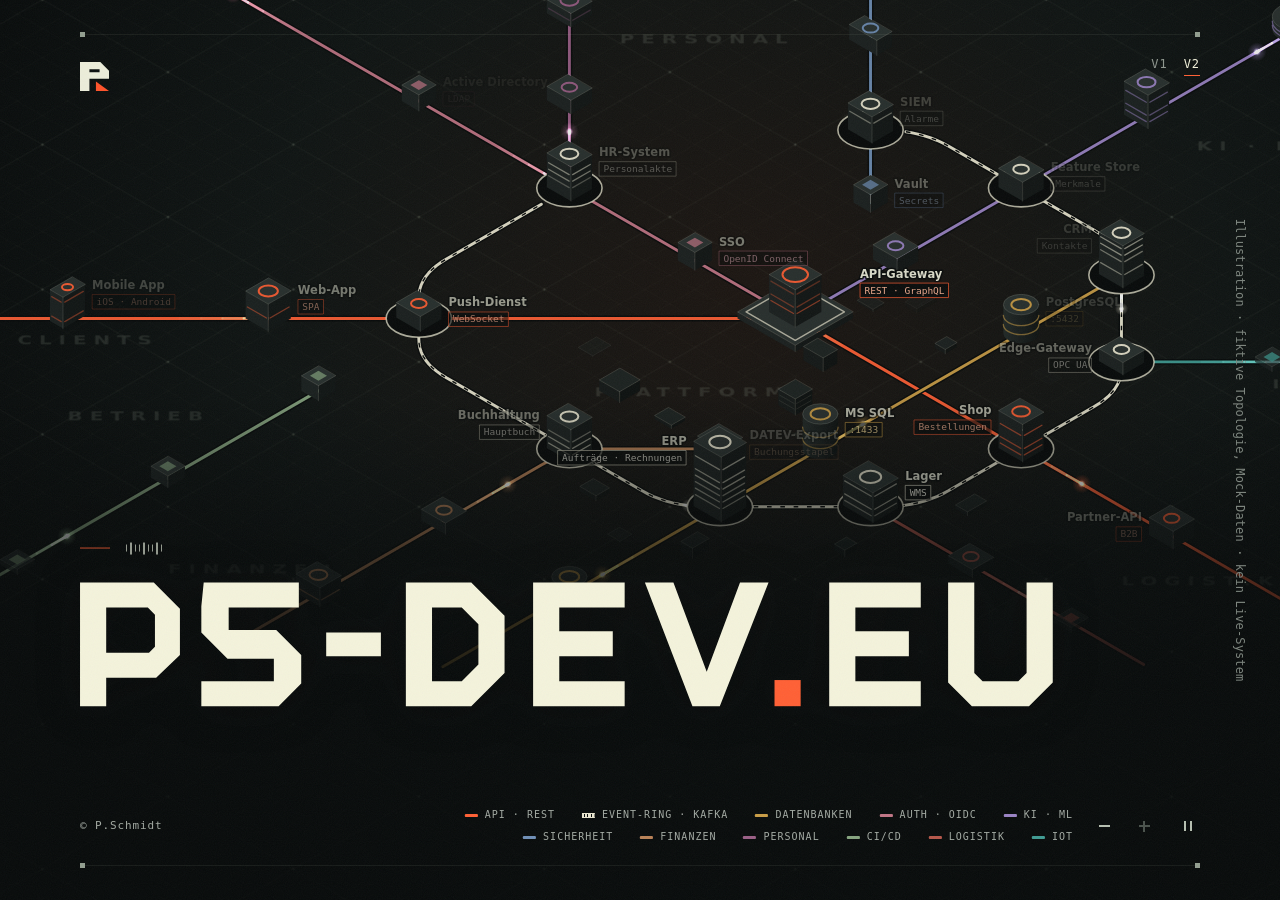
==== commit 131e22d7: "Make the system map V2 start page and keep the strands page as V1 index.html is now the isometric sy" ====
--- a/index.html
+++ b/index.html
@@ -5,22 +5,27 @@
   <meta name="viewport" content="width=device-width, initial-scale=1">
   <meta name="theme-color" content="#080b0b">
   <meta name="description" content="ps-dev.eu · P.Schmidt">
+  <meta name="robots" content="noindex, nofollow, noarchive">
   <title>ps-dev.eu</title>
   <link rel="icon" href="favicon.svg" type="image/svg+xml">
   <link rel="stylesheet" href="style.css">
-  <script src="matrix.js" defer></script>
+  <link rel="stylesheet" href="systemkarte.css">
+  <script src="systemkarte.js" defer></script>
 </head>
 <body>
-  <div class="atmosphere" aria-hidden="true">
-    <svg class="fallback-strings" viewBox="0 0 1440 900" preserveAspectRatio="none" fill="none"><defs><linearGradient id="string-light" x1="0" y1="0" x2="1" y2="1"><stop stop-color="#e37836" stop-opacity="0"/><stop offset=".18" stop-color="#e37836"/><stop offset=".55" stop-color="#ffd6a0"/><stop offset=".85" stop-color="#d56328"/><stop offset="1" stop-color="#d56328" stop-opacity="0"/></linearGradient></defs><g stroke="url(#string-light)" stroke-linecap="round"><path d="M977.1 63.8 L984.4 67.1 L991.9 70.5 L999.5 74.0 L1007.2 77.8 L1014.8 81.8 L1022.4 86.2 L1030.0 90.8 L1037.5 95.8 L1044.9 101.2 L1052.2 106.8 L1059.4 112.8 L1066.5 119.1 L1073.4 125.7 L1080.3 132.5 L1087.0 139.6 L1093.6 147.0 L1100.0 154.5 L1106.2 162.2 L1112.3 170.2 L1118.1 178.3 L1123.7 186.6 L1129.1 195.0 L1134.1 203.7 L1138.7 212.7 L1143.0 221.8 L1146.9 231.2 L1150.3 240.9 L1153.3 250.8 L1155.9 261.0 L1158.0 271.4 L1159.7 282.2 L1161.0 293.2 L1161.9 304.4 L1162.5 315.8 L1162.8 327.3 L1162.9 339.1 L1162.9 350.8 L1162.7 362.7 L1162.5 374.5 L1162.3 386.3 L1162.2 397.9 L1162.3 409.5 L1162.6 420.8 L1163.3 431.9 L1164.2 442.8 L1165.5 453.3 L1167.2 463.6 L1169.3 473.6 L1171.9 483.3 L1174.9 492.8 L1178.3 501.9 L1182.2 510.8 L1186.5 519.4 L1191.1 527.9 L1196.1 536.1 L1201.4 544.2 L1207.0 552.2 L1212.9 560.1 L1219.0 567.8 L1225.3 575.5 L1231.9 583.1 L1238.6 590.6 L1245.5 598.1 L1252.6 605.4" stroke-width="0.70" vector-effect="non-scaling-stroke"/><path d="M940.9 62.1 L947.9 69.7 L955.0 77.6 L962.2 85.5 L969.6 93.7 L977.1 101.9 L984.6 110.2 L992.2 118.6 L999.9 126.9 L1007.7 135.1 L1015.5 143.3 L1023.3 151.2 L1031.2 159.0 L1039.2 166.6 L1047.1 174.0 L1055.1 181.1 L1063.0 188.1 L1070.8 194.8 L1078.6 201.4 L1086.1 207.9 L1093.5 214.3 L1100.6 220.6 L1107.5 227.0 L1114.0 233.4 L1120.1 240.0 L1125.8 246.7 L1131.0 253.7 L1135.8 260.9 L1140.1 268.3 L1143.9 276.1 L1147.2 284.1 L1150.1 292.5 L1152.5 301.1 L1154.5 310.0 L1156.1 319.2 L1157.5 328.5 L1158.6 338.1 L1159.5 347.7 L1160.2 357.4 L1161.0 367.2 L1161.7 376.9 L1162.5 386.6 L1163.4 396.2 L1164.5 405.6 L1165.8 414.9 L1167.4 424.0 L1169.3 432.9 L1171.4 441.5 L1174.0 449.9 L1176.8 458.2 L1180.1 466.2 L1183.6 474.0 L1187.5 481.6 L1191.7 489.1 L1196.2 496.4 L1200.9 503.7 L1206.0 510.8 L1211.2 517.9 L1216.8 524.9 L1222.5 531.9 L1228.4 538.8 L1234.6 545.8 L1241.0 552.7 L1247.6 559.5 L1254.4 566.4" stroke-width="1.04" vector-effect="non-scaling-stroke"/><path d="M978.2 96.1 L986.1 99.7 L994.2 103.1 L1002.4 106.3 L1010.8 109.5 L1019.3 112.5 L1027.9 115.4 L1036.6 118.2 L1045.4 121.0 L1054.2 123.7 L1063.1 126.4 L1072.0 129.1 L1080.9 131.9 L1089.8 134.8 L1098.7 137.7 L1107.5 140.9 L1116.1 144.3 L1124.5 147.9 L1132.7 151.8 L1140.6 156.2 L1148.1 160.9 L1155.2 166.1 L1161.9 171.8 L1168.0 178.0 L1173.6 184.8 L1178.6 192.2 L1183.0 200.2 L1186.8 208.7 L1189.9 217.9 L1192.5 227.6 L1194.5 237.8 L1196.0 248.4 L1197.0 259.5 L1197.6 271.0 L1197.9 282.8 L1197.9 294.8 L1197.6 307.0 L1197.3 319.3 L1196.9 331.6 L1196.6 343.9 L1196.3 356.2 L1196.3 368.3 L1196.4 380.3 L1196.8 392.0 L1197.5 403.6 L1198.6 414.9 L1200.0 426.1 L1201.8 437.0 L1203.9 447.7 L1206.4 458.2 L1209.2 468.5 L1212.4 478.7 L1216.0 488.9 L1219.8 498.9 L1223.9 508.9 L1228.3 519.0 L1232.9 529.0 L1237.8 539.0 L1242.9 549.2 L1248.2 559.3 L1253.8 569.5 L1259.7 579.7 L1265.8 589.9 L1272.2 600.1 L1278.9 610.3" stroke-width="0.93" vector-effect="non-scaling-stroke"/><path d="M969.1 48.6 L975.1 53.6 L981.2 58.9 L987.5 64.4 L993.8 70.2 L1000.3 76.3 L1006.9 82.8 L1013.6 89.4 L1020.4 96.4 L1027.3 103.5 L1034.4 110.8 L1041.5 118.3 L1048.6 126.0 L1055.8 133.7 L1063.0 141.6 L1070.2 149.5 L1077.2 157.6 L1084.1 165.7 L1090.8 174.0 L1097.3 182.4 L1103.4 191.0 L1109.2 199.7 L1114.6 208.6 L1119.5 217.7 L1124.0 227.0 L1128.0 236.6 L1131.5 246.4 L1134.6 256.5 L1137.1 266.7 L1139.2 277.2 L1140.9 287.9 L1142.2 298.8 L1143.2 309.7 L1144.0 320.8 L1144.5 331.9 L1144.9 343.0 L1145.3 354.1 L1145.6 365.2 L1145.9 376.1 L1146.4 386.8 L1147.0 397.4 L1147.9 407.8 L1148.9 418.0 L1150.2 427.9 L1151.8 437.6 L1153.7 447.0 L1156.0 456.3 L1158.5 465.3 L1161.3 474.1 L1164.4 482.8 L1167.8 491.2 L1171.5 499.6 L1175.4 507.8 L1179.5 515.9 L1183.9 523.9 L1188.5 531.8 L1193.3 539.7 L1198.3 547.5 L1203.6 555.1 L1209.0 562.7 L1214.8 570.1 L1220.7 577.3 L1227.0 584.4 L1233.5 591.2 L1240.3 597.8" stroke-width="0.82" vector-effect="non-scaling-stroke"/><path d="M942.9 88.4 L950.0 96.2 L957.4 103.8 L965.0 111.3 L972.9 118.5 L981.0 125.4 L989.4 132.1 L998.0 138.4 L1006.9 144.4 L1015.9 150.1 L1025.1 155.4 L1034.5 160.4 L1043.9 165.2 L1053.4 169.7 L1062.9 174.0 L1072.4 178.2 L1081.6 182.4 L1090.7 186.5 L1099.6 190.7 L1108.1 195.0 L1116.2 199.5 L1123.9 204.2 L1131.1 209.3 L1137.8 214.7 L1143.9 220.5 L1149.5 226.7 L1154.4 233.4 L1158.8 240.5 L1162.7 248.0 L1166.0 255.9 L1168.8 264.2 L1171.2 272.8 L1173.2 281.7 L1174.9 290.9 L1176.3 300.3 L1177.5 309.9 L1178.6 319.5 L1179.6 329.3 L1180.5 339.0 L1181.5 348.7 L1182.6 358.3 L1183.8 367.9 L1185.2 377.3 L1186.7 386.6 L1188.4 395.8 L1190.3 404.9 L1192.5 413.9 L1194.8 422.8 L1197.4 431.6 L1200.1 440.3 L1203.1 449.0 L1206.3 457.6 L1209.7 466.2 L1213.2 474.8 L1217.0 483.5 L1220.9 492.1 L1225.1 500.7 L1229.5 509.4 L1234.2 518.1 L1239.1 526.7 L1244.3 535.4 L1249.9 544.0 L1255.8 552.5 L1262.1 561.0 L1268.9 569.3" stroke-width="0.71" vector-effect="non-scaling-stroke"/><path d="M971.9 72.9 L978.3 77.7 L985.0 82.5 L992.0 87.2 L999.2 91.9 L1006.6 96.5 L1014.3 101.1 L1022.2 105.7 L1030.4 110.2 L1038.7 114.7 L1047.2 119.3 L1055.7 123.9 L1064.3 128.6 L1072.9 133.4 L1081.5 138.4 L1089.8 143.6 L1098.0 149.0 L1105.8 154.8 L1113.3 160.9 L1120.4 167.4 L1127.0 174.3 L1133.0 181.7 L1138.5 189.6 L1143.5 197.9 L1147.8 206.7 L1151.6 215.9 L1154.7 225.5 L1157.4 235.6 L1159.5 246.0 L1161.2 256.7 L1162.5 267.7 L1163.5 278.8 L1164.2 290.2 L1164.7 301.6 L1165.1 313.0 L1165.5 324.4 L1165.8 335.7 L1166.2 347.0 L1166.6 358.1 L1167.3 369.1 L1168.1 379.9 L1169.0 390.5 L1170.2 400.9 L1171.7 411.2 L1173.3 421.3 L1175.2 431.2 L1177.3 441.0 L1179.6 450.7 L1182.2 460.3 L1184.9 469.9 L1187.8 479.4 L1190.9 488.9 L1194.2 498.3 L1197.6 507.8 L1201.3 517.2 L1205.1 526.6 L1209.3 535.9 L1213.6 545.2 L1218.3 554.4 L1223.2 563.4 L1228.5 572.3 L1234.2 581.0 L1240.3 589.4 L1246.8 597.6 L1253.7 605.5" stroke-width="1.05" vector-effect="non-scaling-stroke"/><path d="M946.8 52.7 L952.2 60.4 L958.0 68.2 L964.1 76.1 L970.5 84.1 L977.3 92.1 L984.5 100.1 L992.0 108.1 L999.8 116.0 L1007.8 123.7 L1016.1 131.4 L1024.5 139.0 L1033.0 146.5 L1041.5 153.9 L1049.9 161.2 L1058.3 168.6 L1066.4 175.9 L1074.2 183.3 L1081.7 190.8 L1088.8 198.4 L1095.4 206.2 L1101.6 214.1 L1107.2 222.3 L1112.4 230.6 L1117.0 239.2 L1121.1 248.0 L1124.8 256.9 L1128.0 266.1 L1130.8 275.4 L1133.3 284.9 L1135.4 294.5 L1137.3 304.1 L1138.9 313.8 L1140.4 323.4 L1141.8 333.1 L1143.2 342.7 L1144.6 352.2 L1145.9 361.6 L1147.4 370.9 L1148.9 380.1 L1150.6 389.1 L1152.4 398.1 L1154.3 406.9 L1156.3 415.6 L1158.5 424.2 L1160.8 432.7 L1163.3 441.1 L1165.9 449.5 L1168.6 457.9 L1171.4 466.2 L1174.4 474.5 L1177.5 482.8 L1180.8 491.1 L1184.2 499.3 L1187.9 507.4 L1191.7 515.5 L1195.9 523.5 L1200.3 531.3 L1205.0 539.0 L1210.0 546.5 L1215.4 553.7 L1221.3 560.7 L1227.5 567.4 L1234.3 573.9 L1241.4 580.0" stroke-width="0.94" vector-effect="non-scaling-stroke"/><path d="M960.0 103.5 L967.4 109.2 L975.1 114.4 L983.2 119.3 L991.7 123.7 L1000.5 127.8 L1009.8 131.4 L1019.3 134.7 L1029.1 137.6 L1039.1 140.3 L1049.2 142.8 L1059.5 145.1 L1069.7 147.3 L1079.9 149.6 L1089.9 151.9 L1099.7 154.4 L1109.2 157.2 L1118.3 160.3 L1127.0 163.8 L1135.1 167.7 L1142.7 172.2 L1149.7 177.2 L1156.1 182.8 L1161.9 189.0 L1167.0 195.7 L1171.5 203.0 L1175.5 210.9 L1178.9 219.2 L1181.8 227.9 L1184.3 237.1 L1186.4 246.6 L1188.2 256.4 L1189.7 266.4 L1191.0 276.6 L1192.2 286.8 L1193.3 297.2 L1194.4 307.6 L1195.5 317.9 L1196.6 328.3 L1197.8 338.6 L1199.0 348.9 L1200.3 359.1 L1201.8 369.3 L1203.3 379.5 L1204.9 389.7 L1206.6 399.9 L1208.4 410.1 L1210.2 420.3 L1212.2 430.5 L1214.3 440.9 L1216.5 451.2 L1218.8 461.7 L1221.3 472.2 L1224.0 482.7 L1227.0 493.2 L1230.2 503.7 L1233.7 514.2 L1237.5 524.7 L1241.8 535.0 L1246.5 545.2 L1251.6 555.3 L1257.3 565.3 L1263.5 575.0 L1270.3 584.5 L1277.7 593.8" stroke-width="0.83" vector-effect="non-scaling-stroke"/><path d="M971.2 61.8 L977.1 66.4 L983.5 70.8 L990.2 75.2 L997.4 79.6 L1004.9 83.9 L1012.7 88.2 L1020.8 92.7 L1029.1 97.2 L1037.6 101.8 L1046.2 106.7 L1054.8 111.8 L1063.3 117.2 L1071.7 122.9 L1079.8 129.1 L1087.5 135.6 L1094.9 142.7 L1101.8 150.2 L1108.1 158.2 L1114.0 166.8 L1119.2 175.7 L1123.9 185.2 L1128.1 195.1 L1131.7 205.3 L1134.7 215.9 L1137.4 226.7 L1139.6 237.8 L1141.4 249.1 L1143.0 260.4 L1144.3 271.8 L1145.4 283.2 L1146.4 294.6 L1147.3 305.9 L1148.2 317.1 L1149.2 328.1 L1150.1 339.0 L1151.2 349.8 L1152.3 360.4 L1153.5 370.8 L1154.8 381.1 L1156.2 391.3 L1157.8 401.3 L1159.4 411.3 L1161.1 421.2 L1162.9 431.1 L1164.7 441.0 L1166.7 450.8 L1168.7 460.7 L1170.8 470.5 L1173.1 480.3 L1175.4 490.2 L1178.0 500.0 L1180.7 509.7 L1183.6 519.4 L1186.8 529.0 L1190.4 538.4 L1194.2 547.6 L1198.5 556.5 L1203.2 565.2 L1208.4 573.5 L1214.1 581.5 L1220.3 589.1 L1227.0 596.2 L1234.2 603.0 L1241.9 609.3" stroke-width="0.72" vector-effect="non-scaling-stroke"/><path d="M932.7 78.2 L939.2 86.7 L946.3 94.9 L953.9 102.8 L962.1 110.4 L970.6 117.6 L979.6 124.5 L988.9 131.1 L998.5 137.4 L1008.2 143.5 L1018.1 149.3 L1027.9 155.0 L1037.7 160.5 L1047.3 166.0 L1056.7 171.5 L1065.8 177.1 L1074.5 182.7 L1082.8 188.5 L1090.6 194.4 L1098.0 200.6 L1104.8 207.0 L1111.2 213.6 L1117.0 220.5 L1122.4 227.6 L1127.3 234.9 L1131.8 242.5 L1135.9 250.2 L1139.6 258.1 L1143.0 266.2 L1146.2 274.4 L1149.1 282.6 L1151.8 291.0 L1154.4 299.4 L1156.8 307.8 L1159.1 316.2 L1161.4 324.7 L1163.6 333.1 L1165.7 341.6 L1167.8 350.1 L1169.9 358.6 L1171.9 367.1 L1173.9 375.7 L1175.8 384.4 L1177.7 393.1 L1179.6 401.8 L1181.5 410.7 L1183.4 419.6 L1185.3 428.6 L1187.2 437.6 L1189.3 446.7 L1191.4 455.8 L1193.7 464.9 L1196.2 473.9 L1198.9 482.9 L1201.9 491.7 L1205.3 500.4 L1209.1 508.9 L1213.3 517.2 L1217.9 525.3 L1223.0 533.1 L1228.7 540.6 L1234.9 547.8 L1241.6 554.8 L1248.9 561.4 L1256.6 567.9" stroke-width="1.06" vector-effect="non-scaling-stroke"/><path d="M979.2 95.7 L986.8 98.8 L994.8 101.4 L1003.3 103.6 L1012.2 105.4 L1021.4 107.0 L1031.0 108.3 L1040.9 109.5 L1050.9 110.5 L1061.1 111.6 L1071.2 112.8 L1081.2 114.3 L1091.1 116.0 L1100.6 118.1 L1109.9 120.8 L1118.6 124.0 L1126.9 127.8 L1134.6 132.3 L1141.7 137.5 L1148.2 143.4 L1154.1 150.1 L1159.3 157.5 L1163.9 165.5 L1167.9 174.2 L1171.4 183.4 L1174.3 193.1 L1176.9 203.3 L1179.0 213.8 L1180.9 224.6 L1182.5 235.7 L1183.9 246.9 L1185.1 258.2 L1186.2 269.6 L1187.3 281.1 L1188.3 292.5 L1189.2 303.9 L1190.2 315.4 L1191.1 326.8 L1192.1 338.1 L1193.0 349.5 L1194.0 361.0 L1194.9 372.4 L1195.8 383.9 L1196.7 395.4 L1197.6 407.1 L1198.6 418.7 L1199.6 430.5 L1200.6 442.3 L1201.7 454.2 L1203.0 466.1 L1204.4 477.9 L1206.1 489.8 L1208.1 501.5 L1210.4 513.2 L1213.1 524.7 L1216.2 536.0 L1219.8 547.1 L1224.0 558.0 L1228.7 568.5 L1234.0 578.7 L1239.9 588.6 L1246.4 598.1 L1253.6 607.2 L1261.2 616.0 L1269.4 624.5" stroke-width="0.95" vector-effect="non-scaling-stroke"/><path d="M954.2 53.8 L960.3 59.4 L966.9 64.9 L974.0 70.4 L981.5 75.9 L989.4 81.5 L997.6 87.2 L1006.0 93.1 L1014.6 99.2 L1023.2 105.5 L1031.7 112.2 L1040.1 119.1 L1048.2 126.4 L1056.0 134.1 L1063.5 142.1 L1070.6 150.5 L1077.2 159.2 L1083.4 168.3 L1089.1 177.6 L1094.4 187.2 L1099.2 197.0 L1103.6 207.0 L1107.7 217.1 L1111.4 227.3 L1114.7 237.5 L1117.9 247.7 L1120.8 257.9 L1123.5 268.0 L1126.1 278.0 L1128.6 287.9 L1131.0 297.7 L1133.3 307.4 L1135.5 316.9 L1137.7 326.4 L1139.9 335.8 L1141.9 345.1 L1144.0 354.4 L1145.9 363.6 L1147.8 372.9 L1149.6 382.1 L1151.3 391.5 L1153.0 400.8 L1154.5 410.3 L1156.1 419.8 L1157.5 429.4 L1159.0 439.0 L1160.5 448.6 L1162.0 458.3 L1163.7 468.0 L1165.5 477.6 L1167.5 487.1 L1169.7 496.5 L1172.3 505.7 L1175.2 514.7 L1178.6 523.5 L1182.3 531.9 L1186.6 540.0 L1191.4 547.7 L1196.7 555.0 L1202.6 561.9 L1209.0 568.4 L1215.9 574.6 L1223.3 580.3 L1231.2 585.7 L1239.5 590.7" stroke-width="0.84" vector-effect="non-scaling-stroke"/><path d="M942.6 101.9 L950.7 108.2 L959.4 114.0 L968.5 119.3 L978.0 124.2 L987.9 128.8 L998.0 133.0 L1008.3 136.9 L1018.7 140.7 L1029.1 144.3 L1039.4 147.8 L1049.6 151.4 L1059.5 154.9 L1069.2 158.6 L1078.5 162.5 L1087.4 166.5 L1095.9 170.9 L1104.0 175.4 L1111.6 180.3 L1118.8 185.5 L1125.5 191.0 L1131.8 196.8 L1137.7 202.9 L1143.2 209.2 L1148.4 215.8 L1153.2 222.7 L1157.6 229.8 L1161.8 237.1 L1165.8 244.6 L1169.5 252.2 L1172.9 260.1 L1176.2 268.1 L1179.2 276.2 L1182.0 284.5 L1184.6 292.9 L1187.1 301.6 L1189.3 310.3 L1191.3 319.3 L1193.2 328.4 L1194.8 337.8 L1196.3 347.3 L1197.6 357.0 L1198.8 366.9 L1199.8 376.9 L1200.8 387.1 L1201.7 397.4 L1202.6 407.8 L1203.6 418.3 L1204.7 428.8 L1206.0 439.2 L1207.5 449.6 L1209.2 459.9 L1211.4 470.0 L1213.9 480.0 L1216.9 489.7 L1220.4 499.2 L1224.4 508.5 L1228.9 517.5 L1234.1 526.2 L1239.8 534.6 L1246.1 542.9 L1252.9 550.9 L1260.2 558.7 L1268.1 566.3 L1276.3 573.9" stroke-width="0.73" vector-effect="non-scaling-stroke"/><path d="M969.9 73.7 L977.3 77.0 L985.3 80.2 L993.6 83.2 L1002.2 86.1 L1011.1 89.0 L1020.2 92.0 L1029.4 95.1 L1038.5 98.5 L1047.6 102.2 L1056.4 106.3 L1065.0 110.8 L1073.3 115.8 L1081.2 121.4 L1088.7 127.4 L1095.7 134.1 L1102.2 141.2 L1108.2 148.9 L1113.8 157.0 L1118.9 165.6 L1123.7 174.5 L1128.0 183.8 L1131.9 193.4 L1135.6 203.2 L1139.0 213.1 L1142.1 223.2 L1145.1 233.3 L1147.8 243.5 L1150.4 253.7 L1152.9 264.0 L1155.2 274.2 L1157.4 284.4 L1159.4 294.7 L1161.3 304.9 L1163.1 315.2 L1164.7 325.6 L1166.1 336.0 L1167.4 346.5 L1168.6 357.1 L1169.6 367.8 L1170.5 378.6 L1171.2 389.5 L1171.9 400.6 L1172.5 411.7 L1173.1 422.8 L1173.7 434.0 L1174.4 445.2 L1175.2 456.3 L1176.3 467.4 L1177.6 478.3 L1179.2 489.1 L1181.2 499.6 L1183.7 509.9 L1186.6 519.9 L1190.0 529.5 L1194.0 538.8 L1198.5 547.7 L1203.7 556.3 L1209.3 564.4 L1215.6 572.2 L1222.4 579.6 L1229.6 586.7 L1237.3 593.5 L1245.4 600.0 L1253.8 606.3" stroke-width="1.07" vector-effect="non-scaling-stroke"/><path d="M936.4 63.3 L943.6 70.2 L951.4 77.1 L959.5 83.9 L968.0 90.7 L976.7 97.5 L985.6 104.4 L994.5 111.5 L1003.4 118.6 L1012.3 125.9 L1020.9 133.3 L1029.4 140.9 L1037.6 148.6 L1045.5 156.5 L1053.0 164.4 L1060.3 172.5 L1067.3 180.6 L1073.9 188.8 L1080.2 197.0 L1086.2 205.2 L1092.0 213.3 L1097.5 221.5 L1102.8 229.6 L1107.9 237.6 L1112.7 245.5 L1117.4 253.4 L1121.9 261.3 L1126.3 269.1 L1130.4 276.9 L1134.3 284.6 L1138.0 292.5 L1141.6 300.3 L1144.8 308.2 L1147.9 316.3 L1150.7 324.4 L1153.2 332.8 L1155.5 341.2 L1157.5 349.9 L1159.3 358.7 L1160.9 367.7 L1162.3 376.9 L1163.5 386.2 L1164.5 395.7 L1165.5 405.3 L1166.5 414.9 L1167.5 424.6 L1168.5 434.2 L1169.8 443.8 L1171.2 453.3 L1172.9 462.6 L1174.9 471.7 L1177.3 480.6 L1180.1 489.2 L1183.4 497.5 L1187.2 505.5 L1191.4 513.1 L1196.2 520.4 L1201.6 527.4 L1207.4 534.1 L1213.7 540.4 L1220.5 546.5 L1227.7 552.3 L1235.2 558.0 L1243.1 563.5 L1251.3 568.8" stroke-width="0.96" vector-effect="non-scaling-stroke"/><path d="M967.6 103.6 L976.4 106.9 L985.5 109.9 L995.0 112.5 L1004.8 114.9 L1014.7 117.1 L1024.7 119.1 L1034.7 121.1 L1044.6 123.2 L1054.5 125.3 L1064.2 127.6 L1073.6 130.1 L1082.8 132.9 L1091.7 135.9 L1100.2 139.3 L1108.4 143.1 L1116.3 147.2 L1123.7 151.7 L1130.8 156.6 L1137.6 161.9 L1143.9 167.6 L1150.0 173.6 L1155.7 180.0 L1161.1 186.7 L1166.1 193.8 L1170.9 201.2 L1175.3 208.8 L1179.5 216.8 L1183.3 225.1 L1186.8 233.6 L1190.0 242.5 L1192.9 251.6 L1195.4 261.0 L1197.6 270.8 L1199.5 280.8 L1201.1 291.1 L1202.3 301.7 L1203.3 312.6 L1203.9 323.7 L1204.4 335.1 L1204.6 346.7 L1204.7 358.4 L1204.7 370.3 L1204.6 382.3 L1204.6 394.4 L1204.7 406.4 L1204.9 418.4 L1205.4 430.3 L1206.2 442.1 L1207.3 453.7 L1208.8 465.1 L1210.8 476.2 L1213.3 487.1 L1216.3 497.7 L1219.9 508.0 L1224.1 518.1 L1228.8 527.8 L1234.1 537.3 L1239.9 546.6 L1246.2 555.7 L1253.0 564.7 L1260.2 573.5 L1267.8 582.3 L1275.7 591.1 L1283.9 599.9" stroke-width="0.85" vector-effect="non-scaling-stroke"/><path d="M968.0 55.6 L975.3 59.0 L983.0 62.5 L990.9 66.1 L999.0 70.0 L1007.1 74.2 L1015.2 78.8 L1023.2 83.8 L1031.1 89.3 L1038.7 95.3 L1046.2 101.9 L1053.3 108.9 L1060.1 116.5 L1066.7 124.5 L1072.9 132.9 L1078.8 141.8 L1084.4 150.9 L1089.8 160.3 L1094.9 169.8 L1099.8 179.6 L1104.5 189.4 L1109.0 199.2 L1113.3 209.1 L1117.5 218.9 L1121.5 228.7 L1125.3 238.5 L1128.9 248.2 L1132.4 257.9 L1135.7 267.6 L1138.7 277.4 L1141.5 287.1 L1144.0 297.0 L1146.3 306.9 L1148.3 316.9 L1150.0 327.1 L1151.4 337.4 L1152.5 347.9 L1153.5 358.5 L1154.2 369.2 L1154.7 380.0 L1155.1 391.0 L1155.4 402.0 L1155.7 413.0 L1156.1 424.0 L1156.5 434.9 L1157.1 445.7 L1158.0 456.4 L1159.1 466.8 L1160.6 477.1 L1162.4 487.0 L1164.8 496.7 L1167.6 506.0 L1170.9 514.9 L1174.7 523.5 L1179.0 531.8 L1183.8 539.6 L1189.2 547.2 L1195.0 554.4 L1201.3 561.2 L1208.0 567.9 L1215.0 574.2 L1222.4 580.4 L1230.0 586.4 L1237.8 592.2 L1245.8 597.9" stroke-width="0.74" vector-effect="non-scaling-stroke"/><path d="M937.6 85.3 L946.0 92.1 L954.6 98.8 L963.6 105.3 L972.6 111.7 L981.8 118.1 L991.0 124.4 L1000.1 130.6 L1009.2 136.8 L1018.2 143.0 L1027.1 149.1 L1035.8 155.2 L1044.3 161.3 L1052.6 167.3 L1060.8 173.3 L1068.8 179.2 L1076.6 185.1 L1084.3 190.9 L1091.7 196.7 L1099.0 202.4 L1106.1 208.1 L1112.9 213.9 L1119.6 219.6 L1126.0 225.4 L1132.2 231.3 L1138.0 237.3 L1143.6 243.5 L1148.8 249.9 L1153.7 256.4 L1158.2 263.3 L1162.3 270.3 L1166.0 277.7 L1169.3 285.5 L1172.1 293.5 L1174.6 301.8 L1176.6 310.5 L1178.3 319.5 L1179.7 328.7 L1180.8 338.3 L1181.7 348.0 L1182.3 357.9 L1182.9 367.9 L1183.4 378.0 L1183.9 388.2 L1184.5 398.3 L1185.3 408.3 L1186.2 418.2 L1187.5 428.0 L1189.1 437.6 L1191.0 446.9 L1193.3 456.0 L1196.1 464.8 L1199.4 473.3 L1203.1 481.6 L1207.2 489.7 L1211.9 497.5 L1216.9 505.0 L1222.4 512.4 L1228.3 519.7 L1234.6 526.8 L1241.2 533.9 L1248.0 540.9 L1255.2 548.0 L1262.5 555.1 L1270.1 562.3" stroke-width="1.07" vector-effect="non-scaling-stroke"/><path d="M989.3 82.5 L997.6 84.0 L1006.2 85.4 L1014.9 86.7 L1023.7 88.0 L1032.6 89.4 L1041.4 91.0 L1050.2 92.8 L1058.8 94.9 L1067.3 97.3 L1075.6 100.1 L1083.7 103.3 L1091.6 107.0 L1099.2 111.1 L1106.5 115.7 L1113.6 120.8 L1120.4 126.3 L1126.9 132.4 L1133.1 138.9 L1139.1 145.8 L1144.7 153.2 L1150.1 160.9 L1155.1 169.1 L1159.8 177.7 L1164.2 186.6 L1168.2 195.9 L1171.8 205.6 L1175.0 215.7 L1177.8 226.0 L1180.2 236.8 L1182.1 247.8 L1183.7 259.2 L1184.8 271.0 L1185.5 283.0 L1185.9 295.2 L1186.0 307.8 L1185.8 320.5 L1185.3 333.4 L1184.7 346.4 L1184.0 359.5 L1183.3 372.6 L1182.5 385.8 L1181.9 398.8 L1181.5 411.7 L1181.3 424.4 L1181.5 437.0 L1182.0 449.2 L1182.9 461.2 L1184.2 472.9 L1186.1 484.3 L1188.5 495.4 L1191.3 506.1 L1194.7 516.5 L1198.7 526.7 L1203.1 536.5 L1208.0 546.1 L1213.3 555.5 L1219.0 564.8 L1225.1 573.8 L1231.5 582.8 L1238.2 591.6 L1245.1 600.3 L1252.3 609.0 L1259.6 617.6 L1267.0 626.2" stroke-width="0.96" vector-effect="non-scaling-stroke"/><path d="M953.3 48.5 L960.1 54.3 L967.1 60.3 L974.3 66.7 L981.4 73.5 L988.6 80.6 L995.8 88.1 L1003.0 96.0 L1010.1 104.1 L1017.1 112.6 L1024.0 121.3 L1030.9 130.1 L1037.7 139.0 L1044.5 148.1 L1051.1 157.1 L1057.8 166.0 L1064.3 174.9 L1070.8 183.7 L1077.2 192.3 L1083.5 200.8 L1089.7 209.2 L1095.7 217.5 L1101.5 225.7 L1107.1 233.8 L1112.4 241.9 L1117.5 250.1 L1122.2 258.3 L1126.5 266.6 L1130.5 275.0 L1134.0 283.6 L1137.2 292.4 L1139.9 301.4 L1142.3 310.6 L1144.2 320.0 L1145.8 329.7 L1147.1 339.5 L1148.2 349.4 L1148.9 359.5 L1149.6 369.7 L1150.1 380.0 L1150.6 390.2 L1151.1 400.4 L1151.7 410.5 L1152.5 420.5 L1153.4 430.4 L1154.7 440.0 L1156.2 449.4 L1158.1 458.6 L1160.4 467.4 L1163.1 476.0 L1166.2 484.3 L1169.7 492.3 L1173.6 500.1 L1177.9 507.5 L1182.6 514.8 L1187.7 521.8 L1193.1 528.6 L1198.8 535.3 L1204.8 541.8 L1211.1 548.2 L1217.6 554.5 L1224.3 560.7 L1231.1 566.8 L1238.2 572.9 L1245.4 578.9" stroke-width="0.85" vector-effect="non-scaling-stroke"/><path d="M957.9 99.4 L966.3 104.7 L974.8 109.7 L983.5 114.6 L992.3 119.4 L1001.1 124.0 L1010.0 128.5 L1019.0 132.8 L1027.9 137.0 L1036.9 141.2 L1045.9 145.2 L1054.8 149.1 L1063.7 153.0 L1072.6 156.8 L1081.4 160.5 L1090.1 164.3 L1098.7 168.1 L1107.2 171.9 L1115.5 175.9 L1123.6 179.9 L1131.5 184.2 L1139.0 188.7 L1146.3 193.5 L1153.1 198.6 L1159.5 204.1 L1165.4 209.9 L1170.9 216.2 L1175.8 223.0 L1180.1 230.3 L1184.0 238.0 L1187.2 246.2 L1190.0 254.9 L1192.2 264.0 L1194.0 273.6 L1195.3 283.5 L1196.3 293.8 L1196.9 304.4 L1197.3 315.2 L1197.5 326.2 L1197.6 337.2 L1197.7 348.4 L1197.9 359.5 L1198.1 370.6 L1198.5 381.6 L1199.1 392.4 L1200.1 403.1 L1201.3 413.5 L1202.9 423.8 L1204.8 433.8 L1207.2 443.7 L1209.9 453.3 L1213.1 462.7 L1216.6 472.0 L1220.5 481.1 L1224.7 490.1 L1229.3 499.1 L1234.2 508.0 L1239.4 516.9 L1244.8 525.8 L1250.6 534.8 L1256.5 543.8 L1262.7 553.0 L1269.2 562.2 L1275.8 571.5 L1282.7 581.0" stroke-width="0.74" vector-effect="non-scaling-stroke"/><path d="M977.5 60.8 L984.5 64.4 L991.5 68.2 L998.7 72.1 L1005.9 76.3 L1013.1 80.8 L1020.4 85.5 L1027.6 90.5 L1034.9 95.8 L1042.1 101.4 L1049.4 107.2 L1056.6 113.4 L1063.7 119.7 L1070.9 126.3 L1077.9 133.1 L1084.9 140.1 L1091.7 147.4 L1098.4 154.8 L1105.0 162.4 L1111.3 170.3 L1117.3 178.3 L1123.1 186.6 L1128.4 195.2 L1133.4 203.9 L1138.0 213.0 L1142.1 222.4 L1145.8 232.0 L1149.0 242.0 L1151.7 252.2 L1153.9 262.8 L1155.7 273.6 L1157.0 284.7 L1158.0 296.0 L1158.6 307.5 L1158.9 319.1 L1159.1 330.9 L1159.0 342.7 L1158.9 354.5 L1158.7 366.3 L1158.6 378.0 L1158.6 389.6 L1158.7 401.0 L1159.1 412.2 L1159.8 423.2 L1160.7 433.9 L1162.1 444.4 L1163.7 454.6 L1165.8 464.5 L1168.2 474.2 L1171.1 483.6 L1174.3 492.7 L1177.9 501.7 L1181.8 510.4 L1186.0 519.0 L1190.6 527.5 L1195.4 535.8 L1200.5 544.0 L1205.9 552.1 L1211.5 560.2 L1217.3 568.2 L1223.3 576.0 L1229.5 583.8 L1235.9 591.5 L1242.5 599.0 L1249.4 606.4" stroke-width="1.08" vector-effect="non-scaling-stroke"/><path d="M940.0 65.7 L946.7 73.8 L953.6 82.0 L960.6 90.3 L967.9 98.7 L975.3 107.1 L982.8 115.4 L990.5 123.6 L998.4 131.7 L1006.4 139.6 L1014.5 147.3 L1022.8 154.8 L1031.2 162.0 L1039.6 169.0 L1048.0 175.7 L1056.5 182.2 L1064.9 188.4 L1073.2 194.5 L1081.3 200.6 L1089.2 206.5 L1096.9 212.4 L1104.2 218.4 L1111.2 224.5 L1117.7 230.8 L1123.8 237.2 L1129.4 243.9 L1134.5 250.9 L1139.1 258.2 L1143.1 265.8 L1146.7 273.7 L1149.7 281.9 L1152.3 290.4 L1154.5 299.2 L1156.4 308.2 L1157.9 317.5 L1159.1 326.9 L1160.2 336.4 L1161.1 346.0 L1162.0 355.6 L1162.9 365.2 L1163.8 374.8 L1164.8 384.2 L1166.0 393.6 L1167.4 402.7 L1169.0 411.7 L1170.8 420.6 L1173.0 429.2 L1175.4 437.7 L1178.1 446.0 L1181.0 454.1 L1184.3 462.1 L1187.8 469.9 L1191.6 477.7 L1195.6 485.3 L1199.9 492.9 L1204.4 500.5 L1209.1 507.9 L1214.1 515.4 L1219.2 522.8 L1224.6 530.2 L1230.3 537.5 L1236.1 544.9 L1242.3 552.1 L1248.7 559.3 L1255.4 566.4" stroke-width="0.97" vector-effect="non-scaling-stroke"/><path d="M980.9 94.4 L988.5 97.9 L996.2 101.3 L1004.2 104.5 L1012.3 107.5 L1020.6 110.4 L1029.1 113.1 L1037.8 115.7 L1046.5 118.2 L1055.5 120.7 L1064.5 123.1 L1073.6 125.5 L1082.8 128.0 L1091.9 130.6 L1101.0 133.3 L1110.0 136.3 L1118.8 139.5 L1127.3 143.1 L1135.6 147.0 L1143.5 151.5 L1150.9 156.4 L1157.8 161.9 L1164.2 168.0 L1170.0 174.7 L1175.2 182.0 L1179.7 190.0 L1183.6 198.6 L1186.8 207.9 L1189.4 217.7 L1191.5 228.0 L1193.0 238.9 L1194.0 250.2 L1194.6 261.8 L1194.9 273.7 L1194.9 285.9 L1194.7 298.2 L1194.4 310.6 L1194.1 323.0 L1193.8 335.3 L1193.6 347.6 L1193.6 359.8 L1193.8 371.8 L1194.2 383.6 L1195.0 395.2 L1196.0 406.5 L1197.3 417.7 L1198.9 428.7 L1200.9 439.6 L1203.2 450.2 L1205.7 460.8 L1208.6 471.3 L1211.7 481.7 L1215.0 492.0 L1218.6 502.4 L1222.5 512.7 L1226.5 523.1 L1230.8 533.5 L1235.4 544.0 L1240.1 554.5 L1245.2 565.0 L1250.5 575.4 L1256.1 585.9 L1262.0 596.2 L1268.4 606.5 L1275.0 616.6" stroke-width="0.86" vector-effect="non-scaling-stroke"/><path d="M965.6 48.3 L971.3 53.9 L977.1 59.7 L983.1 65.7 L989.3 71.9 L995.7 78.4 L1002.3 85.1 L1009.1 92.0 L1016.2 99.0 L1023.4 106.2 L1030.7 113.4 L1038.2 120.8 L1045.8 128.3 L1053.4 135.9 L1060.9 143.6 L1068.4 151.4 L1075.8 159.3 L1082.9 167.3 L1089.8 175.5 L1096.3 183.9 L1102.5 192.5 L1108.2 201.3 L1113.5 210.3 L1118.3 219.5 L1122.5 229.0 L1126.3 238.8 L1129.5 248.8 L1132.3 259.0 L1134.6 269.4 L1136.6 280.0 L1138.1 290.7 L1139.3 301.5 L1140.3 312.4 L1141.1 323.4 L1141.8 334.3 L1142.4 345.2 L1143.0 355.9 L1143.6 366.6 L1144.3 377.1 L1145.1 387.4 L1146.1 397.5 L1147.3 407.5 L1148.8 417.2 L1150.4 426.7 L1152.3 436.0 L1154.5 445.2 L1156.9 454.1 L1159.5 463.0 L1162.3 471.7 L1165.4 480.2 L1168.7 488.7 L1172.2 497.1 L1175.8 505.5 L1179.7 513.7 L1183.8 521.9 L1188.1 530.0 L1192.5 538.1 L1197.3 546.0 L1202.2 553.8 L1207.5 561.5 L1213.0 569.0 L1218.9 576.2 L1225.1 583.2 L1231.6 589.9 L1238.5 596.3" stroke-width="0.75" vector-effect="non-scaling-stroke"/><path d="M943.8 92.7 L950.8 100.4 L958.2 107.8 L965.9 115.0 L973.9 121.8 L982.2 128.3 L990.9 134.4 L999.8 140.1 L1009.0 145.4 L1018.5 150.4 L1028.1 155.1 L1037.9 159.4 L1047.7 163.5 L1057.6 167.4 L1067.4 171.2 L1077.1 175.0 L1086.6 178.7 L1095.8 182.5 L1104.6 186.5 L1113.1 190.7 L1121.1 195.1 L1128.6 200.0 L1135.6 205.1 L1142.0 210.7 L1147.8 216.8 L1153.1 223.3 L1157.7 230.2 L1161.8 237.5 L1165.4 245.3 L1168.5 253.5 L1171.1 262.0 L1173.4 270.8 L1175.3 279.8 L1177.0 289.1 L1178.5 298.5 L1179.8 308.0 L1181.0 317.5 L1182.2 327.1 L1183.4 336.7 L1184.7 346.3 L1186.0 355.8 L1187.4 365.2 L1189.0 374.5 L1190.7 383.8 L1192.5 392.9 L1194.5 402.1 L1196.7 411.1 L1199.0 420.2 L1201.4 429.2 L1204.0 438.2 L1206.7 447.2 L1209.6 456.2 L1212.7 465.3 L1215.9 474.3 L1219.3 483.4 L1222.9 492.6 L1226.8 501.7 L1230.9 510.8 L1235.3 519.8 L1240.1 528.9 L1245.2 537.8 L1250.7 546.6 L1256.7 555.3 L1263.2 563.9 L1270.1 572.4" stroke-width="1.09" vector-effect="non-scaling-stroke"/><path d="M972.3 73.0 L978.6 77.6 L985.2 82.2 L992.2 86.7 L999.5 91.1 L1007.1 95.4 L1015.0 99.6 L1023.2 103.7 L1031.6 107.9 L1040.3 112.0 L1049.0 116.2 L1057.9 120.4 L1066.7 124.9 L1075.5 129.5 L1084.1 134.4 L1092.5 139.5 L1100.6 145.1 L1108.3 151.0 L1115.6 157.4 L1122.3 164.3 L1128.5 171.7 L1134.2 179.6 L1139.2 187.9 L1143.7 196.8 L1147.5 206.1 L1150.8 215.9 L1153.5 226.1 L1155.8 236.6 L1157.6 247.4 L1159.1 258.5 L1160.2 269.7 L1161.1 281.0 L1161.8 292.4 L1162.4 303.8 L1162.9 315.2 L1163.5 326.5 L1164.1 337.7 L1164.7 348.7 L1165.5 359.6 L1166.4 370.4 L1167.5 381.0 L1168.7 391.4 L1170.1 401.7 L1171.7 411.9 L1173.4 422.0 L1175.3 432.0 L1177.4 441.9 L1179.6 451.7 L1181.9 461.6 L1184.4 471.4 L1187.0 481.2 L1189.8 491.1 L1192.7 500.9 L1195.8 510.7 L1199.2 520.4 L1202.8 530.1 L1206.6 539.7 L1210.8 549.1 L1215.4 558.4 L1220.3 567.5 L1225.6 576.4 L1231.4 585.0 L1237.7 593.2 L1244.4 601.1 L1251.6 608.7" stroke-width="0.98" vector-effect="non-scaling-stroke"/><path d="M942.4 56.6 L947.9 64.5 L953.8 72.5 L960.2 80.5 L967.0 88.5 L974.3 96.4 L981.9 104.1 L989.9 111.8 L998.2 119.3 L1006.8 126.8 L1015.6 134.1 L1024.4 141.3 L1033.3 148.5 L1042.1 155.6 L1050.8 162.7 L1059.2 169.8 L1067.4 177.0 L1075.2 184.3 L1082.6 191.8 L1089.5 199.3 L1096.0 207.1 L1102.0 215.1 L1107.4 223.3 L1112.4 231.7 L1116.9 240.2 L1120.9 249.0 L1124.5 257.9 L1127.6 267.0 L1130.5 276.2 L1133.0 285.4 L1135.3 294.7 L1137.4 304.1 L1139.3 313.4 L1141.1 322.7 L1142.9 331.9 L1144.6 341.1 L1146.3 350.2 L1148.1 359.2 L1149.9 368.1 L1151.7 377.0 L1153.6 385.7 L1155.6 394.4 L1157.6 403.1 L1159.7 411.6 L1161.9 420.2 L1164.1 428.8 L1166.4 437.3 L1168.8 445.8 L1171.3 454.4 L1173.8 463.0 L1176.5 471.5 L1179.3 480.1 L1182.2 488.6 L1185.4 497.1 L1188.7 505.4 L1192.4 513.7 L1196.3 521.8 L1200.6 529.7 L1205.3 537.4 L1210.3 544.9 L1215.9 552.0 L1221.9 558.9 L1228.4 565.5 L1235.3 571.7 L1242.8 577.6" stroke-width="0.87" vector-effect="non-scaling-stroke"/><path d="M962.0 104.8 L969.5 109.9 L977.4 114.7 L985.8 118.9 L994.5 122.7 L1003.7 126.1 L1013.3 129.2 L1023.1 131.8 L1033.2 134.2 L1043.5 136.3 L1053.8 138.3 L1064.2 140.3 L1074.6 142.2 L1084.8 144.3 L1094.8 146.5 L1104.4 149.1 L1113.7 151.9 L1122.5 155.2 L1130.8 159.0 L1138.6 163.3 L1145.8 168.2 L1152.4 173.6 L1158.3 179.7 L1163.7 186.3 L1168.4 193.4 L1172.6 201.1 L1176.3 209.3 L1179.5 218.0 L1182.3 227.0 L1184.7 236.4 L1186.8 246.0 L1188.6 255.8 L1190.3 265.9 L1191.8 276.0 L1193.1 286.3 L1194.5 296.5 L1195.8 306.9 L1197.0 317.2 L1198.3 327.5 L1199.6 337.9 L1200.9 348.2 L1202.3 358.6 L1203.7 369.0 L1205.1 379.4 L1206.5 389.8 L1208.0 400.4 L1209.5 411.0 L1211.1 421.6 L1212.7 432.4 L1214.4 443.2 L1216.3 454.1 L1218.2 465.0 L1220.4 475.9 L1222.9 486.8 L1225.6 497.7 L1228.6 508.5 L1232.1 519.3 L1235.9 529.9 L1240.3 540.3 L1245.1 550.6 L1250.5 560.6 L1256.5 570.4 L1263.1 580.0 L1270.2 589.3 L1277.9 598.4" stroke-width="0.76" vector-effect="non-scaling-stroke"/><path d="M968.6 60.9 L974.7 65.3 L981.2 69.7 L988.2 73.9 L995.6 78.1 L1003.4 82.3 L1011.5 86.6 L1019.9 90.9 L1028.4 95.4 L1037.1 100.1 L1045.8 105.0 L1054.4 110.3 L1062.8 116.0 L1071.0 122.1 L1078.9 128.7 L1086.3 135.8 L1093.3 143.3 L1099.8 151.4 L1105.8 159.9 L1111.2 169.0 L1116.1 178.5 L1120.4 188.4 L1124.2 198.6 L1127.5 209.2 L1130.4 220.0 L1133.0 230.9 L1135.2 242.0 L1137.1 253.2 L1138.8 264.4 L1140.3 275.6 L1141.8 286.7 L1143.1 297.7 L1144.5 308.6 L1145.8 319.4 L1147.1 330.0 L1148.4 340.5 L1149.8 350.9 L1151.2 361.1 L1152.7 371.2 L1154.2 381.3 L1155.7 391.3 L1157.3 401.3 L1158.8 411.2 L1160.4 421.2 L1162.0 431.2 L1163.7 441.1 L1165.4 451.2 L1167.1 461.2 L1168.9 471.3 L1170.9 481.3 L1172.9 491.3 L1175.2 501.3 L1177.8 511.1 L1180.6 520.8 L1183.7 530.3 L1187.3 539.6 L1191.2 548.6 L1195.6 557.3 L1200.6 565.6 L1206.0 573.6 L1212.0 581.1 L1218.6 588.3 L1225.6 595.0 L1233.2 601.2 L1241.3 607.1" stroke-width="1.10" vector-effect="non-scaling-stroke"/><path d="M931.9 83.1 L938.9 91.2 L946.6 98.9 L954.7 106.3 L963.3 113.3 L972.4 120.0 L981.8 126.4 L991.5 132.5 L1001.4 138.3 L1011.4 143.9 L1021.4 149.4 L1031.4 154.8 L1041.1 160.1 L1050.7 165.4 L1059.9 170.8 L1068.8 176.3 L1077.3 181.9 L1085.4 187.6 L1093.0 193.6 L1100.1 199.8 L1106.8 206.1 L1113.0 212.7 L1118.7 219.6 L1124.1 226.6 L1129.0 233.8 L1133.5 241.2 L1137.7 248.7 L1141.7 256.4 L1145.3 264.2 L1148.7 272.0 L1152.0 280.0 L1155.0 288.0 L1157.9 296.1 L1160.6 304.2 L1163.3 312.4 L1165.8 320.6 L1168.1 328.9 L1170.4 337.2 L1172.6 345.7 L1174.6 354.2 L1176.6 362.8 L1178.4 371.6 L1180.2 380.4 L1181.9 389.4 L1183.5 398.5 L1185.0 407.7 L1186.6 417.0 L1188.1 426.3 L1189.8 435.7 L1191.5 445.1 L1193.3 454.5 L1195.4 463.9 L1197.8 473.1 L1200.4 482.2 L1203.4 491.2 L1206.8 499.9 L1210.7 508.5 L1215.0 516.7 L1219.9 524.7 L1225.3 532.4 L1231.3 539.7 L1237.8 546.9 L1244.8 553.7 L1252.3 560.3 L1260.3 566.7" stroke-width="0.99" vector-effect="non-scaling-stroke"/><path d="M981.1 93.0 L988.9 95.5 L997.2 97.6 L1005.9 99.3 L1015.0 100.7 L1024.5 101.8 L1034.2 102.8 L1044.2 103.7 L1054.2 104.7 L1064.2 105.7 L1074.2 107.0 L1084.0 108.7 L1093.5 110.7 L1102.7 113.2 L1111.4 116.4 L1119.7 120.1 L1127.4 124.6 L1134.6 129.7 L1141.1 135.6 L1147.1 142.2 L1152.4 149.5 L1157.2 157.5 L1161.4 166.0 L1165.1 175.2 L1168.4 184.8 L1171.2 194.8 L1173.7 205.2 L1175.9 215.9 L1177.9 226.8 L1179.6 237.9 L1181.2 249.1 L1182.6 260.4 L1184.0 271.7 L1185.2 283.1 L1186.3 294.5 L1187.4 306.0 L1188.4 317.4 L1189.4 328.9 L1190.3 340.5 L1191.1 352.1 L1191.8 363.7 L1192.5 375.5 L1193.1 387.3 L1193.7 399.3 L1194.2 411.3 L1194.8 423.3 L1195.4 435.5 L1196.1 447.6 L1197.0 459.8 L1198.0 471.9 L1199.3 484.0 L1200.9 496.0 L1202.9 507.8 L1205.2 519.4 L1208.1 530.7 L1211.4 541.8 L1215.4 552.6 L1219.9 563.1 L1225.0 573.2 L1230.7 583.0 L1237.0 592.4 L1244.0 601.4 L1251.4 610.1 L1259.4 618.5 L1267.8 626.5" stroke-width="0.88" vector-effect="non-scaling-stroke"/><path d="M951.2 53.9 L957.6 59.4 L964.6 64.9 L972.1 70.4 L979.9 76.0 L988.1 81.7 L996.4 87.6 L1004.9 93.7 L1013.5 100.1 L1022.0 106.8 L1030.4 113.8 L1038.5 121.1 L1046.4 128.8 L1054.0 136.9 L1061.2 145.3 L1068.0 154.1 L1074.3 163.1 L1080.3 172.4 L1085.8 181.9 L1091.0 191.6 L1095.8 201.3 L1100.3 211.2 L1104.5 221.1 L1108.4 231.0 L1112.1 240.8 L1115.6 250.6 L1118.9 260.3 L1122.1 269.9 L1125.1 279.3 L1128.1 288.7 L1130.9 298.0 L1133.6 307.1 L1136.2 316.3 L1138.8 325.3 L1141.1 334.4 L1143.4 343.4 L1145.5 352.5 L1147.5 361.7 L1149.3 370.9 L1151.0 380.2 L1152.5 389.6 L1153.9 399.1 L1155.3 408.7 L1156.5 418.3 L1157.7 428.1 L1158.9 437.9 L1160.1 447.7 L1161.5 457.5 L1162.9 467.2 L1164.6 476.9 L1166.6 486.4 L1168.8 495.6 L1171.5 504.7 L1174.6 513.5 L1178.1 521.9 L1182.1 530.0 L1186.7 537.8 L1191.8 545.1 L1197.4 552.1 L1203.6 558.6 L1210.3 564.8 L1217.5 570.6 L1225.1 576.1 L1233.1 581.3 L1241.4 586.2" stroke-width="0.77" vector-effect="non-scaling-stroke"/><path d="M946.1 103.3 L954.6 109.0 L963.6 114.2 L973.0 118.9 L982.8 123.4 L992.8 127.4 L1002.9 131.3 L1013.2 134.9 L1023.5 138.4 L1033.7 141.9 L1043.8 145.3 L1053.7 148.8 L1063.4 152.4 L1072.7 156.1 L1081.7 160.0 L1090.3 164.1 L1098.6 168.5 L1106.5 173.2 L1113.9 178.1 L1121.0 183.2 L1127.7 188.7 L1134.0 194.4 L1140.0 200.4 L1145.6 206.6 L1150.9 213.0 L1155.9 219.7 L1160.7 226.6 L1165.1 233.7 L1169.3 241.0 L1173.2 248.5 L1176.9 256.2 L1180.3 264.1 L1183.5 272.2 L1186.4 280.5 L1189.0 289.1 L1191.3 297.9 L1193.4 306.9 L1195.2 316.2 L1196.8 325.7 L1198.1 335.4 L1199.3 345.4 L1200.2 355.6 L1201.0 365.9 L1201.7 376.4 L1202.3 387.1 L1202.9 397.8 L1203.5 408.6 L1204.3 419.4 L1205.2 430.1 L1206.4 440.8 L1207.9 451.3 L1209.8 461.7 L1212.0 471.9 L1214.8 481.8 L1218.0 491.5 L1221.8 500.9 L1226.1 510.0 L1231.0 518.9 L1236.4 527.5 L1242.4 535.9 L1249.0 544.1 L1256.0 552.1 L1263.5 560.0 L1271.4 567.8 L1279.7 575.6" stroke-width="1.11" vector-effect="non-scaling-stroke"/><path d="M971.3 70.6 L979.0 73.6 L987.0 76.5 L995.4 79.4 L1004.1 82.2 L1012.9 85.1 L1021.8 88.3 L1030.7 91.6 L1039.6 95.4 L1048.2 99.5 L1056.7 104.0 L1064.8 109.0 L1072.6 114.6 L1080.0 120.7 L1087.0 127.3 L1093.6 134.4 L1099.7 142.0 L1105.5 150.1 L1110.9 158.6 L1115.9 167.4 L1120.6 176.5 L1124.9 185.9 L1129.0 195.4 L1132.9 205.1 L1136.5 215.0 L1139.9 224.9 L1143.1 234.8 L1146.2 244.8 L1149.1 254.8 L1151.8 264.9 L1154.3 274.9 L1156.6 285.1 L1158.8 295.3 L1160.7 305.5 L1162.4 315.9 L1163.9 326.4 L1165.2 337.0 L1166.2 347.7 L1167.1 358.6 L1167.8 369.6 L1168.3 380.7 L1168.7 391.9 L1169.1 403.2 L1169.4 414.6 L1169.7 425.9 L1170.2 437.3 L1170.8 448.6 L1171.6 459.7 L1172.6 470.7 L1174.1 481.5 L1175.9 492.1 L1178.1 502.4 L1180.8 512.3 L1184.1 522.0 L1187.9 531.2 L1192.2 540.1 L1197.2 548.6 L1202.6 556.8 L1208.6 564.6 L1215.1 572.1 L1222.1 579.2 L1229.5 586.1 L1237.2 592.8 L1245.2 599.2 L1253.5 605.4" stroke-width="1.00" vector-effect="non-scaling-stroke"/><path d="M936.1 65.2 L943.7 72.1 L951.7 79.0 L960.0 85.9 L968.5 92.8 L977.2 99.8 L986.0 106.9 L994.8 114.1 L1003.6 121.5 L1012.2 129.0 L1020.6 136.6 L1028.8 144.3 L1036.8 152.1 L1044.6 159.9 L1052.1 167.8 L1059.3 175.7 L1066.3 183.7 L1073.0 191.5 L1079.6 199.4 L1085.9 207.1 L1092.0 214.8 L1097.9 222.4 L1103.6 230.0 L1109.1 237.4 L1114.4 244.8 L1119.6 252.1 L1124.5 259.5 L1129.2 266.8 L1133.7 274.1 L1137.9 281.6 L1141.8 289.1 L1145.4 296.8 L1148.8 304.6 L1151.8 312.6 L1154.5 320.8 L1156.9 329.2 L1158.9 337.8 L1160.7 346.6 L1162.2 355.7 L1163.5 365.0 L1164.6 374.4 L1165.5 384.0 L1166.3 393.6 L1167.1 403.4 L1167.9 413.1 L1168.8 422.9 L1169.8 432.6 L1171.0 442.1 L1172.5 451.5 L1174.4 460.7 L1176.6 469.6 L1179.2 478.3 L1182.3 486.6 L1185.8 494.7 L1189.9 502.4 L1194.4 509.9 L1199.5 517.0 L1205.0 523.8 L1211.0 530.3 L1217.4 536.6 L1224.2 542.7 L1231.4 548.7 L1238.8 554.5 L1246.5 560.3 L1254.5 566.0" stroke-width="0.89" vector-effect="non-scaling-stroke"/><path d="M972.4 100.8 L981.2 103.8 L990.3 106.4 L999.7 108.8 L1009.3 111.0 L1018.9 113.1 L1028.6 115.1 L1038.3 117.2 L1047.9 119.3 L1057.4 121.6 L1066.7 124.0 L1075.7 126.7 L1084.6 129.6 L1093.2 132.9 L1101.5 136.4 L1109.5 140.3 L1117.2 144.5 L1124.6 149.1 L1131.7 154.0 L1138.4 159.3 L1144.9 165.0 L1151.1 171.0 L1157.0 177.3 L1162.5 184.0 L1167.8 191.1 L1172.7 198.4 L1177.2 206.1 L1181.5 214.2 L1185.3 222.6 L1188.8 231.3 L1191.9 240.4 L1194.5 249.9 L1196.8 259.7 L1198.7 269.9 L1200.2 280.4 L1201.4 291.3 L1202.2 302.4 L1202.7 313.8 L1202.9 325.5 L1202.9 337.4 L1202.8 349.5 L1202.5 361.7 L1202.2 374.0 L1201.9 386.3 L1201.8 398.6 L1201.8 410.9 L1202.1 423.0 L1202.7 434.9 L1203.6 446.6 L1205.0 458.1 L1206.8 469.4 L1209.1 480.3 L1212.0 491.0 L1215.4 501.4 L1219.3 511.5 L1223.8 521.4 L1228.8 531.0 L1234.3 540.5 L1240.2 549.7 L1246.6 558.9 L1253.4 567.9 L1260.5 576.9 L1267.9 585.9 L1275.6 595.0 L1283.4 604.0" stroke-width="0.78" vector-effect="non-scaling-stroke"/><path d="M967.6 52.2 L974.9 55.9 L982.4 59.8 L990.0 63.9 L997.7 68.3 L1005.4 73.1 L1013.1 78.3 L1020.7 84.0 L1028.1 90.2 L1035.3 96.9 L1042.3 104.0 L1049.1 111.7 L1055.7 119.7 L1062.1 128.1 L1068.2 136.9 L1074.1 145.8 L1079.8 155.0 L1085.4 164.4 L1090.8 173.8 L1096.0 183.3 L1101.1 192.8 L1106.0 202.3 L1110.8 211.8 L1115.4 221.3 L1119.8 230.7 L1123.9 240.1 L1127.9 249.6 L1131.6 259.0 L1135.0 268.5 L1138.1 278.1 L1140.9 287.8 L1143.4 297.7 L1145.5 307.6 L1147.3 317.8 L1148.8 328.1 L1149.9 338.5 L1150.8 349.2 L1151.5 359.9 L1152.0 370.8 L1152.3 381.7 L1152.5 392.7 L1152.7 403.7 L1153.0 414.7 L1153.3 425.6 L1153.9 436.3 L1154.6 446.9 L1155.7 457.3 L1157.1 467.4 L1158.9 477.3 L1161.1 486.8 L1163.8 496.0 L1166.9 504.9 L1170.6 513.4 L1174.7 521.6 L1179.3 529.5 L1184.3 537.1 L1189.8 544.3 L1195.7 551.3 L1202.0 558.1 L1208.6 564.7 L1215.5 571.1 L1222.6 577.3 L1229.9 583.4 L1237.5 589.4 L1245.1 595.3" stroke-width="1.12" vector-effect="non-scaling-stroke"/><path d="M940.7 87.3 L949.1 94.1 L957.6 100.7 L966.3 107.2 L975.2 113.7 L984.1 120.1 L993.0 126.4 L1001.9 132.6 L1010.8 138.7 L1019.6 144.8 L1028.4 150.8 L1037.0 156.6 L1045.5 162.4 L1054.0 168.1 L1062.3 173.7 L1070.5 179.1 L1078.6 184.5 L1086.6 189.8 L1094.4 195.1 L1102.0 200.3 L1109.5 205.5 L1116.7 210.7 L1123.7 216.0 L1130.5 221.5 L1136.9 227.0 L1143.0 232.8 L1148.6 238.8 L1153.9 245.1 L1158.8 251.7 L1163.2 258.6 L1167.1 265.8 L1170.6 273.4 L1173.6 281.4 L1176.1 289.8 L1178.2 298.5 L1180.0 307.5 L1181.3 316.9 L1182.4 326.5 L1183.2 336.3 L1183.8 346.3 L1184.3 356.4 L1184.7 366.6 L1185.2 376.9 L1185.7 387.1 L1186.4 397.2 L1187.3 407.2 L1188.5 417.0 L1189.9 426.6 L1191.8 436.1 L1194.0 445.2 L1196.6 454.2 L1199.6 462.9 L1203.1 471.3 L1207.0 479.5 L1211.3 487.6 L1216.0 495.4 L1221.1 503.1 L1226.5 510.7 L1232.3 518.2 L1238.4 525.7 L1244.7 533.2 L1251.3 540.7 L1258.2 548.3 L1265.2 555.9 L1272.4 563.6" stroke-width="1.01" vector-effect="non-scaling-stroke"/><path d="M992.0 77.3 L1000.0 78.9 L1008.2 80.4 L1016.5 81.9 L1024.8 83.4 L1033.2 85.2 L1041.6 87.1 L1049.9 89.2 L1058.1 91.6 L1066.2 94.4 L1074.2 97.6 L1082.0 101.1 L1089.6 105.0 L1097.1 109.4 L1104.4 114.3 L1111.4 119.5 L1118.3 125.2 L1124.9 131.4 L1131.2 138.0 L1137.3 145.1 L1143.1 152.6 L1148.6 160.5 L1153.7 168.9 L1158.4 177.6 L1162.7 186.8 L1166.6 196.5 L1170.0 206.5 L1173.0 216.9 L1175.5 227.7 L1177.5 239.0 L1179.0 250.5 L1180.1 262.5 L1180.8 274.7 L1181.1 287.2 L1181.0 300.0 L1180.7 312.9 L1180.1 326.0 L1179.4 339.2 L1178.6 352.5 L1177.7 365.7 L1176.9 378.9 L1176.2 392.0 L1175.8 404.9 L1175.5 417.6 L1175.6 430.1 L1176.1 442.3 L1176.9 454.2 L1178.3 465.8 L1180.0 477.1 L1182.3 488.1 L1185.0 498.8 L1188.2 509.2 L1191.9 519.3 L1196.0 529.1 L1200.6 538.8 L1205.5 548.3 L1210.8 557.6 L1216.4 566.8 L1222.3 575.9 L1228.5 584.9 L1234.9 593.9 L1241.5 602.7 L1248.3 611.5 L1255.2 620.2 L1262.3 628.8" stroke-width="0.90" vector-effect="non-scaling-stroke"/></g></svg>
-  </div>
-  <canvas id="scene" aria-hidden="true"></canvas>
-  <canvas id="matrix" aria-hidden="true"></canvas>
+  <div class="atmosphere" aria-hidden="true"></div>
+  <canvas id="map" aria-hidden="true"></canvas>
+  <div class="veil" aria-hidden="true"></div>
   <div class="grain" aria-hidden="true"></div>
   <div class="edge edge-top" aria-hidden="true"><i></i><i></i></div>
   <div class="brand-symbol" aria-hidden="true">
     <svg viewBox="0 0 40 40"><path d="M0 0h28l12 12v11H13v17H0Zm13 10v4h14v-4Z" fill="currentColor"/><path d="m22 27 18 13H22Z" fill="#ff532a"/></svg>
   </div>
+  <nav class="version-switch" aria-label="Version der Seite">
+    <a href="v1.html" title="Version 1: Datenfäden">V1</a>
+    <a href="./" aria-current="page" title="Version 2: Systemkarte">V2</a>
+  </nav>
+  <ul class="legend" aria-label="Linien der Systemkarte hervorheben" hidden></ul>
   <main>
     <div class="registration" aria-hidden="true"><span></span><i></i><i></i><i></i><i></i><i></i><i></i><i></i><i></i><i></i></div>
     <h1>
@@ -39,6 +44,11 @@
     </h1>
   </main>
   <footer>© P.Schmidt</footer>
+  <p class="map-note">Illustration · fiktive Topologie, Mock-Daten · kein Live-System</p>
+  <div class="zoom-controls" hidden>
+    <button class="zoom-out" type="button" title="Verkleinern" aria-label="Karte verkleinern"><span aria-hidden="true"></span></button>
+    <button class="zoom-in" type="button" title="Vergrößern" aria-label="Karte vergrößern"><span aria-hidden="true"></span></button>
+  </div>
   <button class="motion-toggle" type="button" title="Animation pausieren" aria-label="Animation pausieren" aria-pressed="false" hidden><span aria-hidden="true"></span></button>
   <div class="edge edge-bottom" aria-hidden="true"><i></i><i></i></div>
 </body>
--- a/style.css
+++ b/style.css
@@ -37,11 +37,18 @@
 .motion-toggle[aria-pressed="true"] span { width: 0; height: 0; border: 5px solid transparent; border-right: 0; border-left: 8px solid currentColor; }
 .motion-toggle:hover { color: #ff6035; }
 .motion-toggle:focus-visible { outline: 1px solid #ff6035; outline-offset: -6px; }
+.version-switch { position: absolute; top: 48px; right: calc(var(--gutter) - 8px); display: flex; font: 12px/1 "Consolas", monospace; letter-spacing: .08em; }
+.version-switch a { position: relative; padding: 10px 8px; color: #8f978f; text-decoration: none; transition: color .25s cubic-bezier(.16, 1, .3, 1); }
+.version-switch a::after { content: ""; position: absolute; left: 8px; right: 8px; bottom: 4px; height: 1px; background: #ff6035; transform: scaleX(0); transition: transform .3s cubic-bezier(.16, 1, .3, 1); }
+.version-switch a:hover, .version-switch a[aria-current="page"] { color: #f4f3dc; }
+.version-switch a[aria-current="page"]::after { transform: none; }
+.version-switch a:focus-visible { outline: 1px solid #ff6035; outline-offset: -2px; }
 ::selection { background: #ff6035; color: #080b0b; }
 @media (max-width: 600px) {
   .edge-top { top: 24px; }
   .edge-bottom { bottom: 24px; }
   .brand-symbol { top: 48px; width: 24px; }
+  .version-switch { top: 36px; }
   main { top: 65%; }
   h1 { width: 100%; }
   .registration { margin-bottom: 20px; }
--- a/systemkarte.css
+++ b/systemkarte.css
@@ -0,0 +1,102 @@
+.atmosphere { background: radial-gradient(ellipse at 58% 32%, #1c1612 0, #0f1413 46%, #080b0b 82%); }
+.atmosphere::before {
+  content: "";
+  position: absolute;
+  inset: 0;
+  background:
+    repeating-linear-gradient(60deg, #c4d0ba0c 0 1px, transparent 1px 36px),
+    repeating-linear-gradient(120deg, #c4d0ba0c 0 1px, transparent 1px 36px);
+}
+.map-ready .atmosphere::before { display: none; }
+#map { position: fixed; inset: 0; width: 100%; height: 100%; z-index: -4; pointer-events: none; opacity: .9; }
+.veil {
+  position: fixed;
+  inset: 0;
+  z-index: -3;
+  pointer-events: none;
+  background: linear-gradient(180deg, transparent 0 44%, #080b0b9e 61%, #080b0bdb 76%, #080b0bc4 100%);
+}
+.legend {
+  position: absolute;
+  bottom: 52px;
+  right: calc(var(--gutter) + 122px);
+  max-width: min(780px, 58vw);
+  margin: 0;
+  padding: 0;
+  list-style: none;
+  display: flex;
+  flex-wrap: wrap;
+  justify-content: flex-end;
+  gap: 0 6px;
+  font: 10px/1 "Consolas", monospace;
+  letter-spacing: .1em;
+  text-transform: uppercase;
+}
+.legend[hidden] { display: none; }
+.legend button {
+  display: flex;
+  align-items: center;
+  gap: 7px;
+  padding: 6px 5px;
+  border: 0;
+  background: none;
+  color: #a3aaa3;
+  font: inherit;
+  letter-spacing: inherit;
+  text-transform: inherit;
+  cursor: pointer;
+  transition: color .25s cubic-bezier(.16, 1, .3, 1);
+}
+.legend i {
+  width: 24px;
+  transform: scaleX(.55);
+  transform-origin: right;
+  height: 3px;
+  border-radius: 2px;
+  background: var(--c);
+  transition: transform .35s cubic-bezier(.16, 1, .3, 1);
+}
+.legend .rail i { height: 5px; border-radius: 1px; background: repeating-linear-gradient(90deg, var(--c) 0 4px, #080b0b 4px 6px); box-shadow: inset 0 0 0 1px var(--c); }
+.legend button:hover, .legend button:focus-visible, .legend button[aria-pressed="true"] { color: #f4f3dc; }
+.legend button:hover i, .legend button:focus-visible i, .legend button[aria-pressed="true"] i { transform: none; }
+.legend button:focus-visible { outline: 1px solid #ff6035; outline-offset: -1px; }
+@media (max-width: 960px) { .legend { display: none; } }
+.zoom-controls { position: absolute; right: calc(var(--gutter) + 36px); bottom: 50px; display: flex; }
+.zoom-controls[hidden] { display: none; }
+.zoom-controls button {
+  width: 40px;
+  height: 48px;
+  border: 0;
+  background: transparent;
+  color: #b6bfb1;
+  cursor: pointer;
+  display: grid;
+  place-items: center;
+}
+.zoom-controls span { position: relative; width: 11px; height: 2px; background: currentColor; }
+.zoom-in span::after { content: ""; position: absolute; left: 4.5px; top: -4.5px; width: 2px; height: 11px; background: currentColor; }
+.zoom-controls button:hover:not(:disabled) { color: #ff6035; }
+.zoom-controls button:disabled { color: #4a524c; cursor: default; }
+.zoom-controls button:focus-visible { outline: 1px solid #ff6035; outline-offset: -6px; }
+/* Set in the right margin like the imprint line of a printed map; map labels keep clear of it. */
+.map-note {
+  position: absolute;
+  top: 50%;
+  right: max(4px, calc(var(--gutter) / 2 - 9px));
+  margin: 0;
+  writing-mode: vertical-rl;
+  transform: translateY(-50%);
+  white-space: nowrap;
+  font: 12px/1.5 "Consolas", monospace;
+  letter-spacing: .01em;
+  color: #7d857e;
+}
+@media (max-width: 600px) {
+  .zoom-controls { bottom: 36px; }
+  .map-note { top: 36%; }
+  .veil { background: linear-gradient(180deg, transparent 0 46%, #080b0ba8 60%, #080b0be6 74%, #080b0bcc 100%); }
+}
+@media (max-height: 480px) and (min-width: 601px) {
+  .legend { display: none; }
+  .zoom-controls { bottom: 34px; }
+}
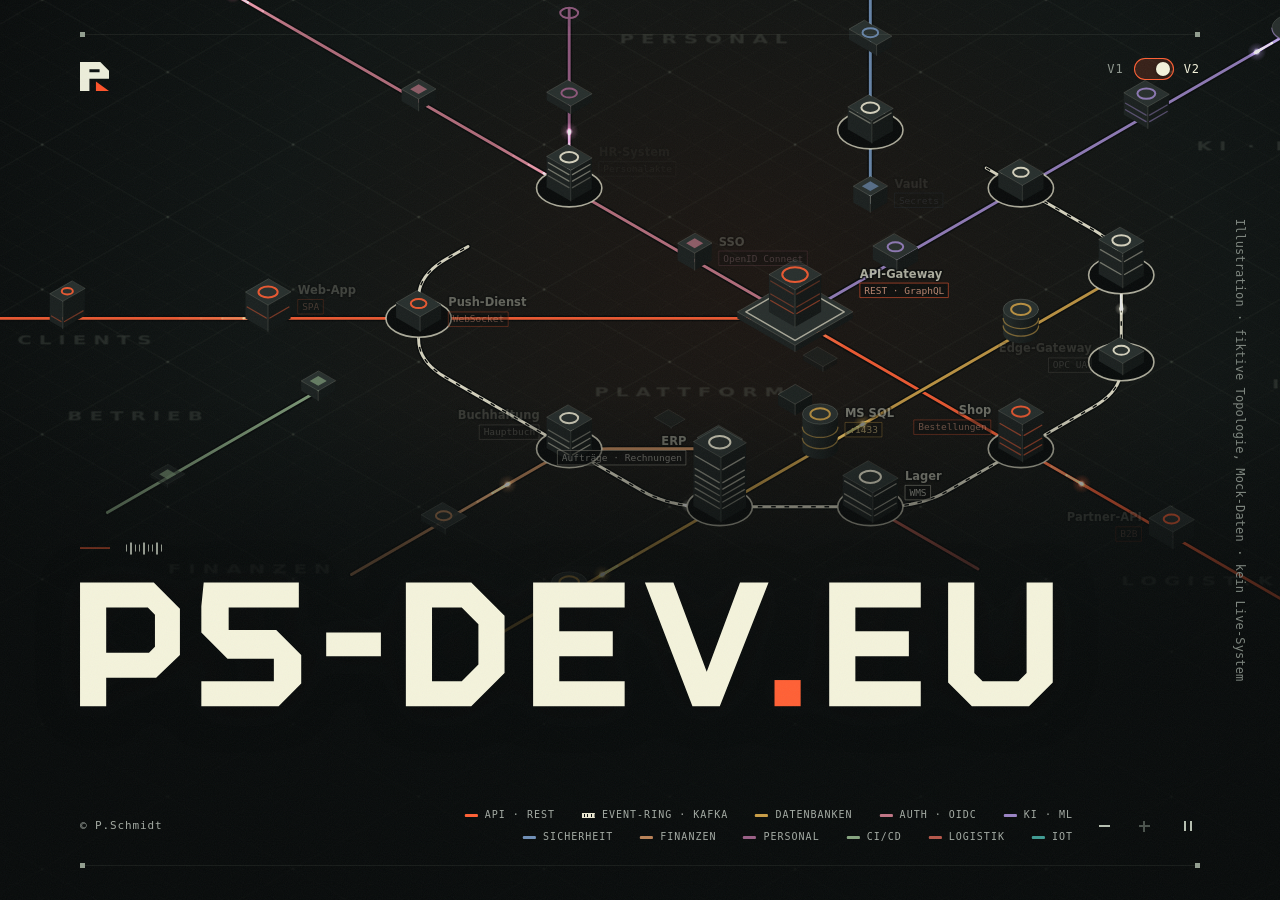
==== commit 15aa7e5d: "Turn the V1/V2 links into a sliding toggle switch The switch stays a plain link to the other version" ====
--- a/index.html
+++ b/index.html
@@ -11,6 +11,7 @@
   <link rel="stylesheet" href="style.css">
   <link rel="stylesheet" href="systemkarte.css">
   <script src="systemkarte.js" defer></script>
+  <script src="switch.js" defer></script>
 </head>
 <body>
   <div class="atmosphere" aria-hidden="true"></div>
@@ -21,10 +22,11 @@
   <div class="brand-symbol" aria-hidden="true">
     <svg viewBox="0 0 40 40"><path d="M0 0h28l12 12v11H13v17H0Zm13 10v4h14v-4Z" fill="currentColor"/><path d="m22 27 18 13H22Z" fill="#ff532a"/></svg>
   </div>
-  <nav class="version-switch" aria-label="Version der Seite">
-    <a href="v1.html" title="Version 1: Datenfäden">V1</a>
-    <a href="./" aria-current="page" title="Version 2: Systemkarte">V2</a>
-  </nav>
+  <a class="version-switch" href="v1.html" data-version="2" data-current="2" aria-label="Zu Version 1 wechseln (Datenfäden)" title="Zu V1 wechseln">
+    <span class="vs-label" aria-hidden="true">V1</span>
+    <span class="vs-track" aria-hidden="true"><span class="vs-knob"></span></span>
+    <span class="vs-label" aria-hidden="true">V2</span>
+  </a>
   <ul class="legend" aria-label="Linien der Systemkarte hervorheben" hidden></ul>
   <main>
     <div class="registration" aria-hidden="true"><span></span><i></i><i></i><i></i><i></i><i></i><i></i><i></i><i></i><i></i></div>
--- a/style.css
+++ b/style.css
@@ -37,18 +37,24 @@
 .motion-toggle[aria-pressed="true"] span { width: 0; height: 0; border: 5px solid transparent; border-right: 0; border-left: 8px solid currentColor; }
 .motion-toggle:hover { color: #ff6035; }
 .motion-toggle:focus-visible { outline: 1px solid #ff6035; outline-offset: -6px; }
-.version-switch { position: absolute; top: 48px; right: calc(var(--gutter) - 8px); display: flex; font: 12px/1 "Consolas", monospace; letter-spacing: .08em; }
-.version-switch a { position: relative; padding: 10px 8px; color: #8f978f; text-decoration: none; transition: color .25s cubic-bezier(.16, 1, .3, 1); }
-.version-switch a::after { content: ""; position: absolute; left: 8px; right: 8px; bottom: 4px; height: 1px; background: #ff6035; transform: scaleX(0); transition: transform .3s cubic-bezier(.16, 1, .3, 1); }
-.version-switch a:hover, .version-switch a[aria-current="page"] { color: #f4f3dc; }
-.version-switch a[aria-current="page"]::after { transform: none; }
-.version-switch a:focus-visible { outline: 1px solid #ff6035; outline-offset: -2px; }
+.version-switch { position: absolute; top: 52px; right: calc(var(--gutter) - 6px); display: flex; align-items: center; gap: 10px; padding: 6px; font: 12px/1 "Consolas", monospace; letter-spacing: .08em; color: #8f978f; text-decoration: none; }
+.vs-label { transition: color .3s cubic-bezier(.16, 1, .3, 1); }
+.version-switch[data-version="1"] .vs-label:first-child, .version-switch[data-version="2"] .vs-label:last-child { color: #f4f3dc; }
+.vs-track { position: relative; width: 40px; height: 22px; border-radius: 11px; background: #171d1c; box-shadow: inset 0 0 0 1px #3c4541; transition: background .35s cubic-bezier(.16, 1, .3, 1), box-shadow .35s cubic-bezier(.16, 1, .3, 1); }
+.vs-knob { position: absolute; top: 4px; left: 4px; width: 14px; height: 14px; border-radius: 50%; background: #c9cfc3; box-shadow: 0 1px 3px #0000008c; transition: transform .35s cubic-bezier(.16, 1, .3, 1), background .35s cubic-bezier(.16, 1, .3, 1); }
+.version-switch[data-version="2"] .vs-track { background: #ff60352b; box-shadow: inset 0 0 0 1px #ff6035; }
+.version-switch[data-version="2"] .vs-knob { transform: translateX(18px); background: #f4f3dc; }
+.version-switch:hover .vs-track { box-shadow: inset 0 0 0 1px #8f978f; }
+.version-switch[data-version="2"]:hover .vs-track { box-shadow: inset 0 0 0 1px #ff8a66; }
+.version-switch:focus-visible { outline: none; }
+.version-switch:focus-visible .vs-track { outline: 1px solid #ff6035; outline-offset: 3px; }
+@media (prefers-reduced-motion: reduce) { .vs-knob, .vs-track, .vs-label { transition: none; } }
 ::selection { background: #ff6035; color: #080b0b; }
 @media (max-width: 600px) {
   .edge-top { top: 24px; }
   .edge-bottom { bottom: 24px; }
   .brand-symbol { top: 48px; width: 24px; }
-  .version-switch { top: 36px; }
+  .version-switch { top: 41px; }
   main { top: 65%; }
   h1 { width: 100%; }
   .registration { margin-bottom: 20px; }
